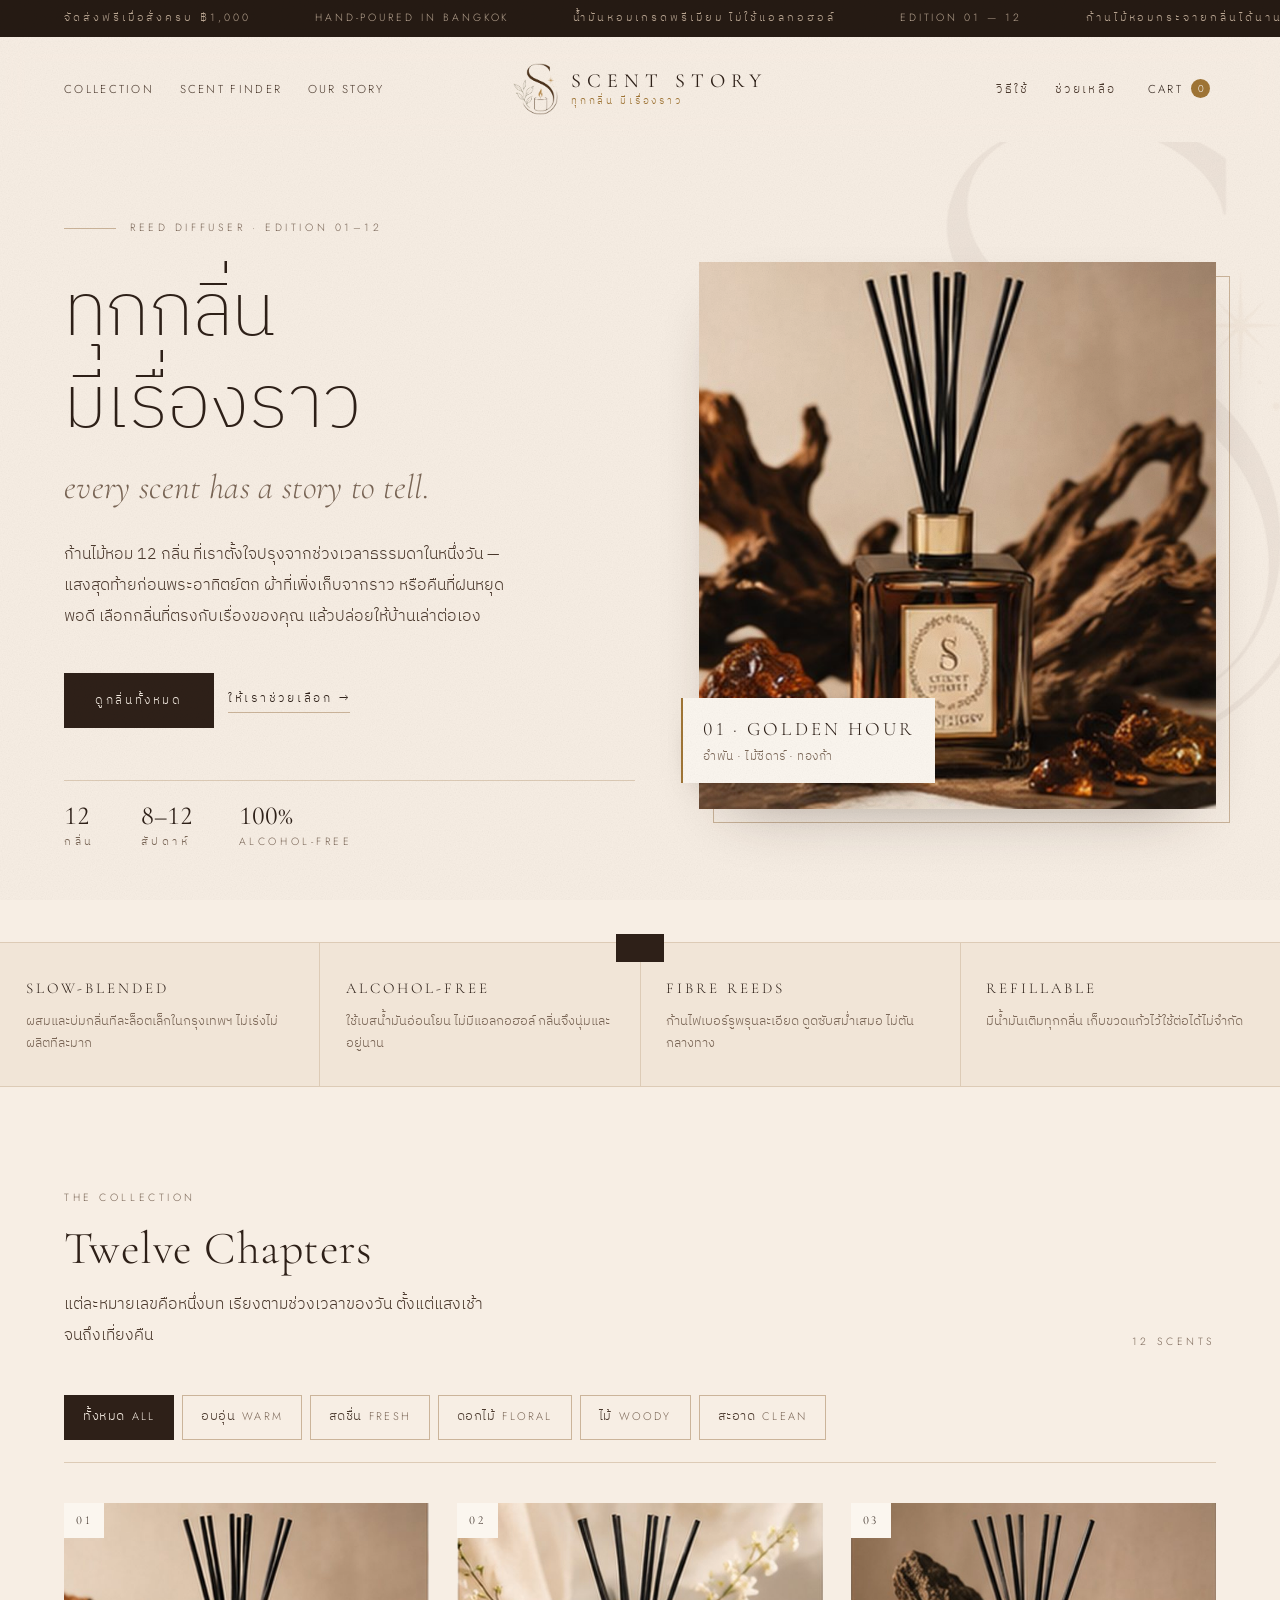
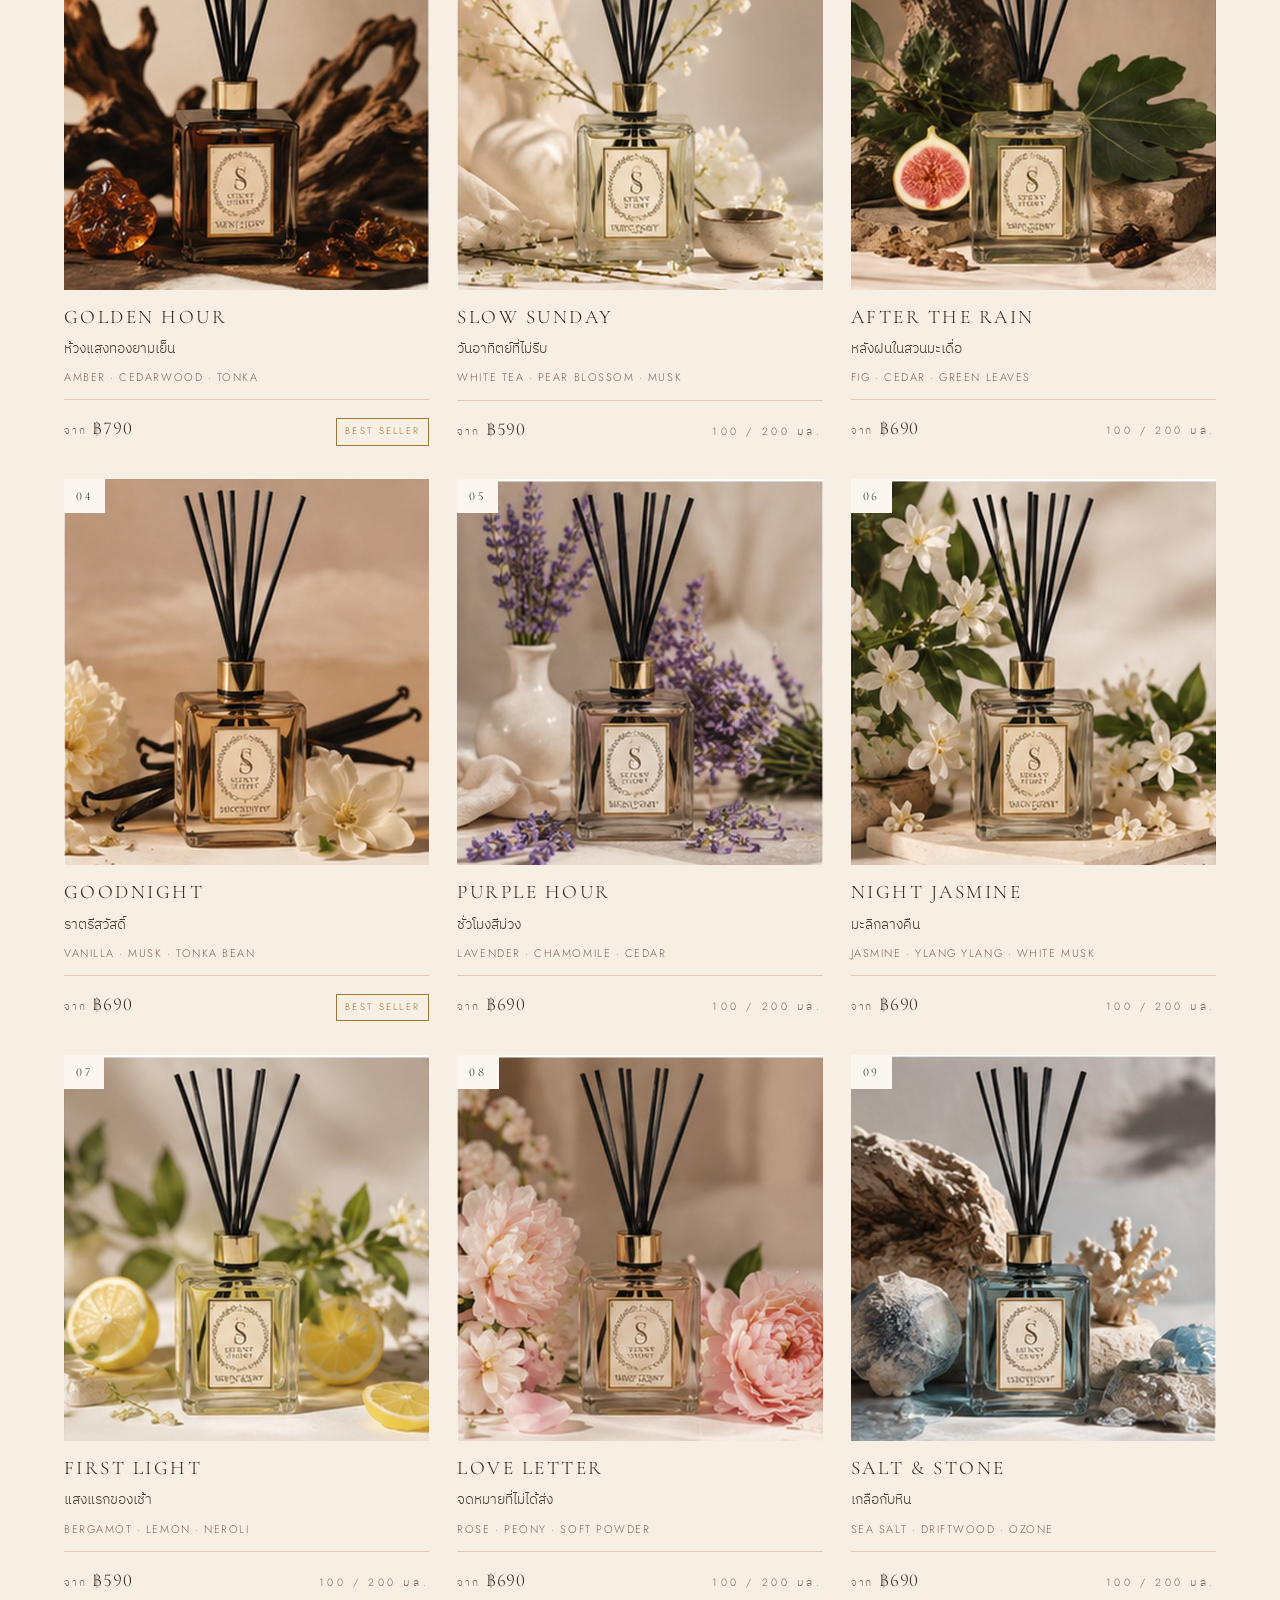
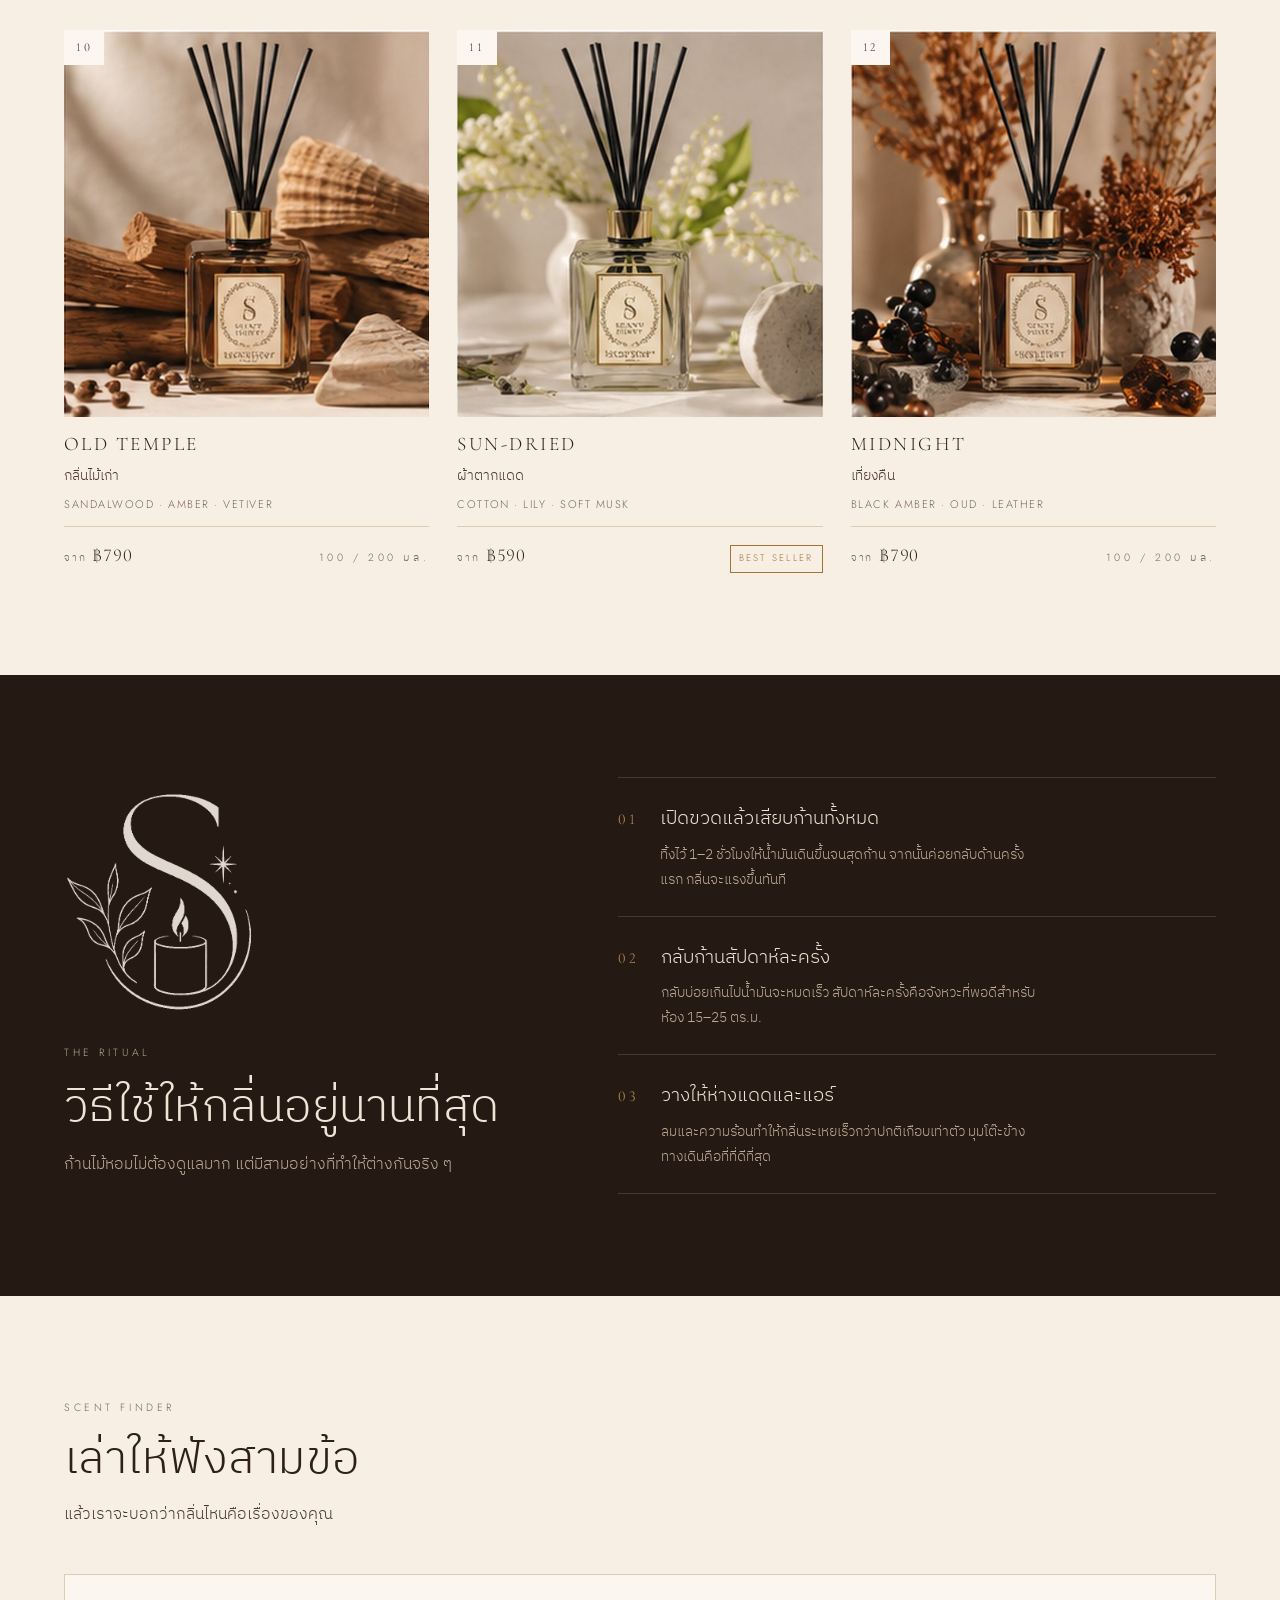
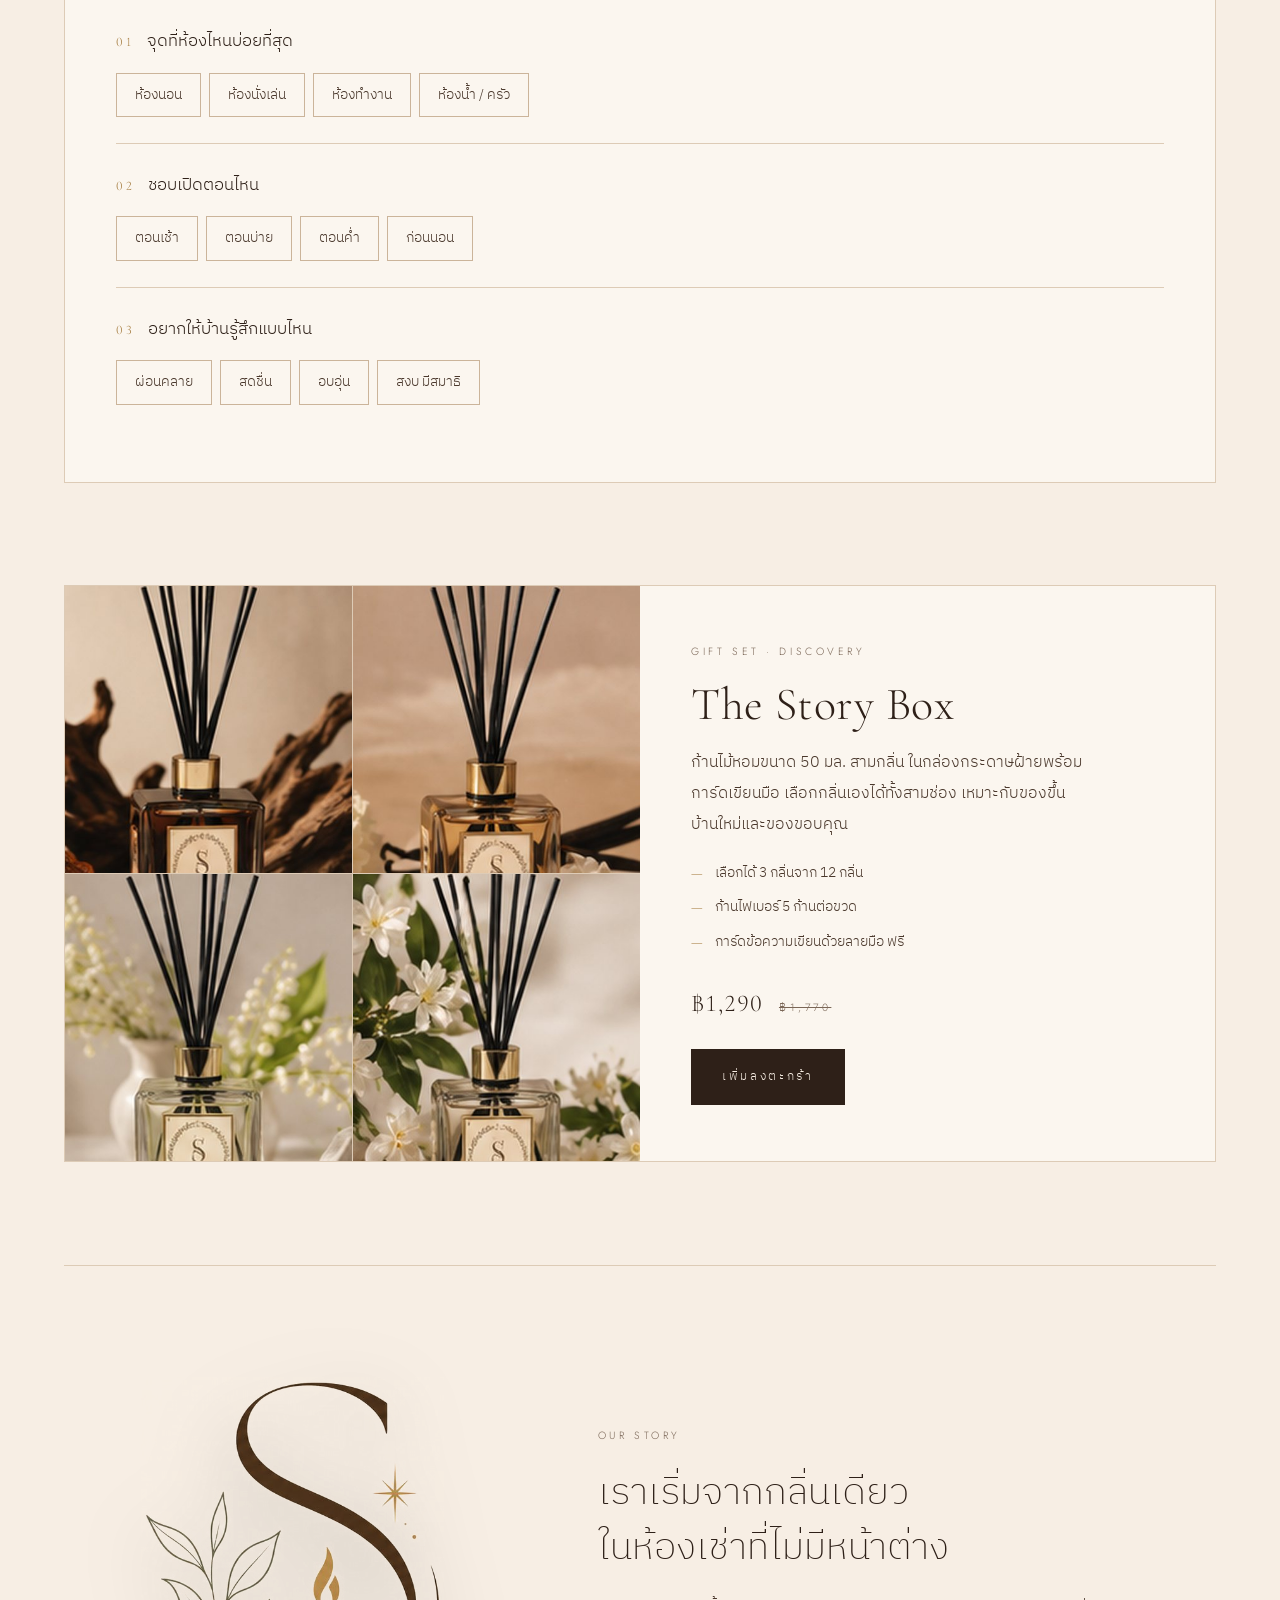
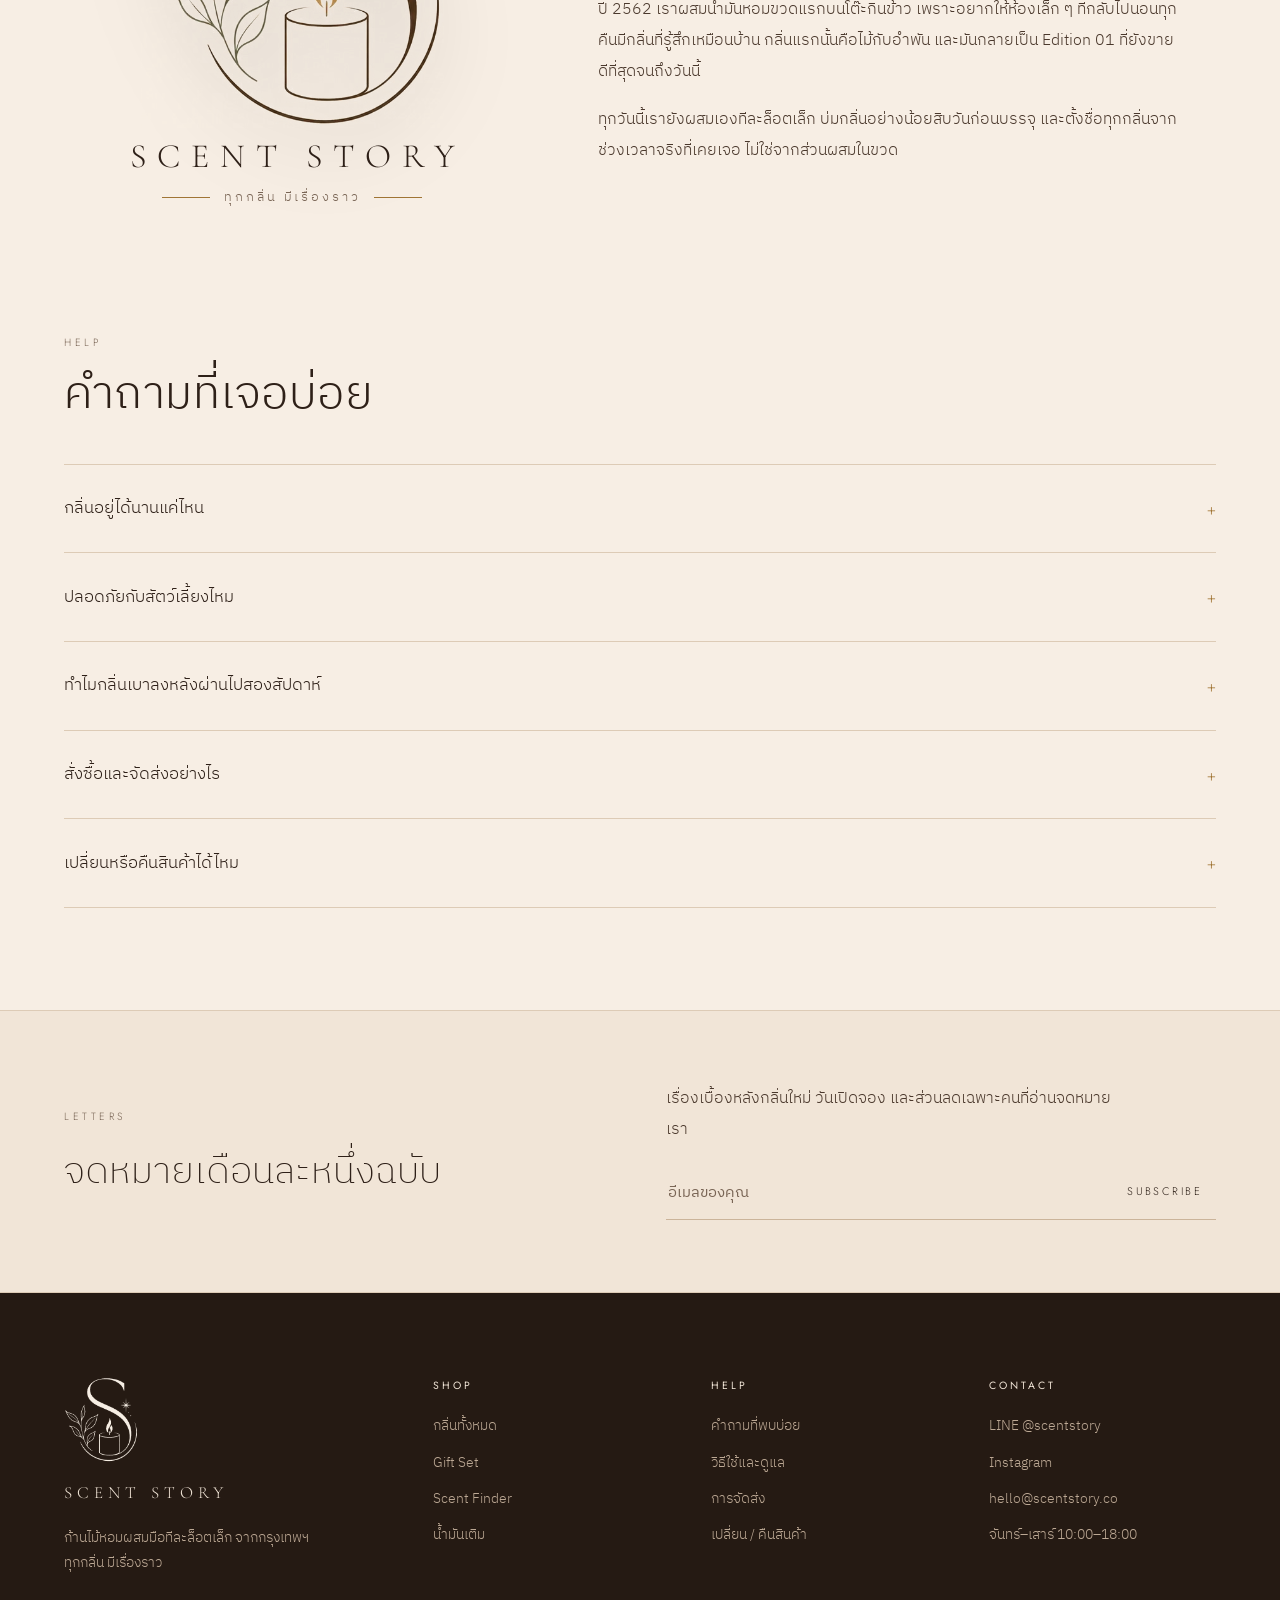
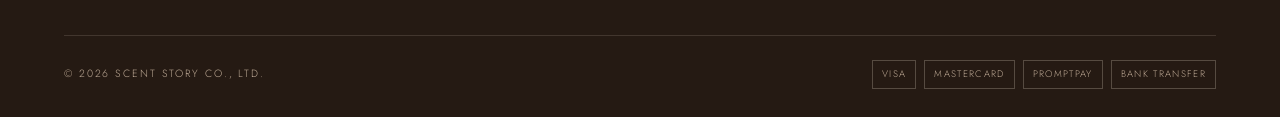
==== scent-story-single-file.html @ 042ccb42 "Add files via upload" ====
<!doctype html>
<html lang="th">
<head>
<meta charset="utf-8">
<meta name="viewport" content="width=device-width,initial-scale=1">
<meta name="description" content="Scent Story — ก้านไม้หอมผสมมือ 12 กลิ่น ทุกกลิ่นมีเรื่องราว">
<title>Scent Story</title>
<link rel="preconnect" href="https://fonts.googleapis.com">
<link rel="preconnect" href="https://fonts.gstatic.com" crossorigin>
<link rel="stylesheet" href="https://fonts.googleapis.com/css2?family=Cormorant+Garamond:ital,wght@0,300;0,400;0,500;1,300;1,400&family=Jost:wght@200;300;400;500&family=IBM+Plex+Sans+Thai:wght@200;300;400;500&display=swap">
<style>
/* ============ tokens ============ */
:root{
  --paper:#F7EEE4;
  --paper-2:#F1E5D7;
  --paper-3:#E8DAC8;
  --card:#FBF6EF;
  --ink:#2E2018;
  --ink-2:#4A382C;
  --ink-soft:#7A6656;
  --line:#DDCBB6;
  --line-2:#CBB49A;
  --gold:#A07535;
  --gold-2:#C39A57;
  --sage:#7E9079;
  --dark-ground:#251A13;
  --dark-ground-2:#33251B;
  --on-dark:#F0E4D6;
  --on-dark-soft:#BCA894;
  --shadow:0 24px 60px -34px rgba(46,32,24,.45);
  --shadow-sm:0 12px 28px -20px rgba(46,32,24,.5);

  --serif:"Cormorant Garamond","IBM Plex Sans Thai",Georgia,serif;
  --sans:"Jost","IBM Plex Sans Thai",-apple-system,Segoe UI,sans-serif;
  --thai:"IBM Plex Sans Thai","Jost",-apple-system,sans-serif;

  --pad:clamp(20px,5vw,64px);
  --maxw:1320px;
  color-scheme:light;
}
@media (prefers-color-scheme:dark){
  :root:not([data-theme="light"]){
    --paper:#1B1310;
    --paper-2:#221812;
    --paper-3:#2C2019;
    --card:#231A14;
    --ink:#F2E7DA;
    --ink-2:#DCCCBA;
    --ink-soft:#A99383;
    --line:#3B2C22;
    --line-2:#4E3B2D;
    --gold:#CFA463;
    --gold-2:#E0BC84;
    --sage:#93A78C;
    --dark-ground:#120C09;
    --dark-ground-2:#1D140F;
    --on-dark:#F0E4D6;
    --on-dark-soft:#B7A390;
    --shadow:0 24px 60px -34px rgba(0,0,0,.8);
    --shadow-sm:0 12px 28px -20px rgba(0,0,0,.9);
    color-scheme:dark;
  }
}
:root[data-theme="dark"]{
  --paper:#1B1310; --paper-2:#221812; --paper-3:#2C2019; --card:#231A14;
  --ink:#F2E7DA; --ink-2:#DCCCBA; --ink-soft:#A99383;
  --line:#3B2C22; --line-2:#4E3B2D;
  --gold:#CFA463; --gold-2:#E0BC84; --sage:#93A78C;
  --dark-ground:#120C09; --dark-ground-2:#1D140F;
  --on-dark:#F0E4D6; --on-dark-soft:#B7A390;
  --shadow:0 24px 60px -34px rgba(0,0,0,.8);
  --shadow-sm:0 12px 28px -20px rgba(0,0,0,.9);
  color-scheme:dark;
}

/* ============ base ============ */
*{box-sizing:border-box}
html{-webkit-text-size-adjust:100%}
body{
  margin:0;background:var(--paper);color:var(--ink);
  font-family:var(--thai);font-weight:300;font-size:16px;line-height:1.8;
  -webkit-font-smoothing:antialiased;overflow-x:hidden;
  font-variant-numeric:lining-nums;
}
body::before{
  content:"";position:fixed;inset:0;pointer-events:none;z-index:9999;opacity:.5;
  background-image:url("data:image/svg+xml,%3Csvg xmlns='http://www.w3.org/2000/svg' width='140' height='140'%3E%3Cfilter id='n'%3E%3CfeTurbulence type='fractalNoise' baseFrequency='.82' numOctaves='3'/%3E%3CfeColorMatrix type='saturate' values='0'/%3E%3C/filter%3E%3Crect width='140' height='140' filter='url(%23n)' opacity='.22'/%3E%3C/svg%3E");
  mix-blend-mode:multiply;
}
@media (prefers-color-scheme:dark){:root:not([data-theme="light"]) body::before{mix-blend-mode:screen;opacity:.16}}
:root[data-theme="dark"] body::before{mix-blend-mode:screen;opacity:.16}
img{max-width:100%;display:block}
button{font:inherit;color:inherit;background:none;border:0;cursor:pointer}
a{color:inherit;text-decoration:none}
:focus-visible{outline:2px solid var(--gold);outline-offset:3px}
::selection{background:var(--gold);color:#fff}

.wrap{max-width:var(--maxw);margin:0 auto;padding-inline:var(--pad)}
.serif{font-family:var(--serif)}
.eyebrow{
  font-family:var(--sans);font-weight:300;font-size:10.5px;letter-spacing:.34em;
  text-transform:uppercase;color:var(--ink-soft);
}
.gold{color:var(--gold)}
.rule{height:1px;background:var(--line);border:0;margin:0}
.tnum{font-variant-numeric:lining-nums tabular-nums}

h1,h2,h3{margin:0;font-weight:300;text-wrap:balance}
.h-display{
  font-family:var(--thai);font-weight:200;line-height:1.25;
  font-size:clamp(34px,6.4vw,74px);letter-spacing:-.01em;
}
.h-sec{
  font-family:var(--serif);font-weight:300;font-size:clamp(28px,4vw,46px);
  line-height:1.15;letter-spacing:.01em;
}
.h-th{font-family:var(--thai);font-weight:200;font-size:clamp(24px,3.4vw,38px);line-height:1.45}
p{margin:0}
.lede{color:var(--ink-2);max-width:46ch;line-height:1.95}

/* ============ buttons ============ */
.btn{
  display:inline-flex;align-items:center;justify-content:center;gap:.6em;
  font-family:var(--sans);font-weight:300;font-size:12px;letter-spacing:.22em;
  text-transform:uppercase;padding:16px 30px;border:1px solid var(--ink);
  background:var(--ink);color:var(--paper);transition:.35s ease;
}
.btn:hover{background:transparent;color:var(--ink)}
.btn.ghost{background:transparent;color:var(--ink);border-color:var(--line-2)}
.btn.ghost:hover{border-color:var(--ink);background:var(--ink);color:var(--paper)}
.btn.on-dark{background:var(--on-dark);color:var(--dark-ground);border-color:var(--on-dark)}
.btn.on-dark:hover{background:transparent;color:var(--on-dark)}
.btn[disabled]{opacity:.45;pointer-events:none}
.link-u{
  font-family:var(--sans);font-size:11.5px;letter-spacing:.24em;text-transform:uppercase;
  border-bottom:1px solid var(--line-2);padding-bottom:4px;transition:.3s;
}
.link-u:hover{border-color:var(--ink)}

/* ============ topbar / header ============ */
.ticker{
  background:var(--dark-ground);color:var(--on-dark-soft);overflow:hidden;
  font-family:var(--sans);font-size:10.5px;letter-spacing:.28em;text-transform:uppercase;
  padding:9px 0;white-space:nowrap;
}
.ticker-track{display:inline-flex;gap:64px;padding-left:64px;animation:slide 42s linear infinite}
.ticker span{display:inline-flex;gap:64px}
@keyframes slide{to{transform:translateX(-50%)}}

header.site{
  position:sticky;top:0;z-index:60;background:color-mix(in srgb,var(--paper) 88%,transparent);
  backdrop-filter:blur(14px);border-bottom:1px solid transparent;transition:border-color .4s,padding .4s;
}
header.site.stuck{border-bottom-color:var(--line)}
.navbar{
  display:grid;grid-template-columns:1fr auto 1fr;align-items:center;gap:24px;
  padding-block:clamp(14px,2.2vw,26px);transition:padding .4s;
}
header.site.stuck .navbar{padding-block:11px}
.nav-left,.nav-right{display:flex;align-items:center;gap:clamp(14px,2vw,30px)}
.nav-right{justify-content:flex-end}
.nav-link{
  font-family:var(--sans);font-weight:300;font-size:11.5px;letter-spacing:.2em;
  text-transform:uppercase;color:var(--ink-2);position:relative;padding-block:4px;
}
.nav-link::after{content:"";position:absolute;left:0;right:100%;bottom:0;height:1px;background:var(--ink);transition:right .35s}
.nav-link:hover::after{right:0}

/* logo lockup, typeset — sits on the paper, never a floating box */
.lockup{display:flex;align-items:center;gap:13px;line-height:1}
.lockup img{
  width:auto;height:clamp(38px,5vw,52px);transition:height .4s;
  filter:drop-shadow(0 1px 0 rgba(255,255,255,.25));
}
header.site.stuck .lockup img{height:34px}
.lockup .lk-name{
  font-family:var(--serif);font-weight:400;letter-spacing:.3em;text-transform:uppercase;
  font-size:clamp(15px,2vw,20px);color:var(--ink);white-space:nowrap;
}
.lockup .lk-sub{
  display:block;font-family:var(--thai);font-weight:300;font-size:9.5px;
  letter-spacing:.3em;color:var(--gold);margin-top:6px;
}
header.site.stuck .lockup .lk-sub{display:none}
@media (prefers-color-scheme:dark){:root:not([data-theme="light"]) .lockup img{filter:invert(1) sepia(.25) saturate(.55) brightness(1.25)}}
:root[data-theme="dark"] .lockup img{filter:invert(1) sepia(.25) saturate(.55) brightness(1.25)}

.icon-btn{display:inline-flex;align-items:center;gap:8px;font-family:var(--sans);font-size:11.5px;letter-spacing:.2em;text-transform:uppercase}
.cart-count{
  display:inline-grid;place-items:center;min-width:19px;height:19px;padding:0 5px;
  background:var(--gold);color:#fff;border-radius:999px;font-size:10px;letter-spacing:0;
  font-family:var(--sans);font-variant-numeric:lining-nums tabular-nums;
}
.burger{display:none}
@media(max-width:900px){
  .nav-left .nav-link,.nav-right .nav-link{display:none}
  .nav-left .burger{display:inline-flex}
}

/* ============ hero ============ */
.hero{position:relative;padding-block:clamp(36px,6vw,84px) clamp(48px,7vw,96px);overflow:hidden}
.hero-mark{
  position:absolute;right:-4%;top:-4%;width:min(560px,46vw);opacity:.05;pointer-events:none;
}
@media(max-width:960px){.hero-mark{width:min(420px,74vw);right:-14%;top:0;opacity:.035}}
@media (prefers-color-scheme:dark){:root:not([data-theme="light"]) .hero-mark{opacity:.07;filter:invert(1)}}
:root[data-theme="dark"] .hero-mark{opacity:.07;filter:invert(1)}
.hero-grid{position:relative;display:grid;grid-template-columns:1.05fr .95fr;gap:clamp(28px,5vw,72px);align-items:center}
@media(max-width:960px){.hero-grid{grid-template-columns:1fr;gap:36px}}
.hero-kicker{display:flex;align-items:center;gap:14px;margin-bottom:clamp(18px,3vw,30px)}
.hero-kicker .bar{width:52px;height:1px;background:var(--line-2)}
.hero h1 .en{
  display:block;font-family:var(--serif);font-style:italic;font-weight:300;
  font-size:clamp(22px,2.9vw,34px);color:var(--ink-soft);letter-spacing:.01em;margin-top:14px;
}
.hero-copy{margin-top:clamp(20px,3vw,30px)}
.hero-cta{display:flex;flex-wrap:wrap;gap:14px;align-items:center;margin-top:clamp(26px,4vw,40px)}
.hero-meta{display:flex;gap:clamp(20px,4vw,46px);margin-top:clamp(30px,4.5vw,52px);padding-top:22px;border-top:1px solid var(--line)}
.hero-meta div{display:flex;flex-direction:column;gap:4px}
.hero-meta b{font-family:var(--serif);font-size:26px;font-weight:400;line-height:1}

.hero-frame{position:relative}
.hero-frame .shot{
  position:relative;overflow:hidden;background:var(--paper-2);
  box-shadow:var(--shadow);
}
.hero-frame .shot img{width:100%;aspect-ratio:307/325;object-fit:cover;transform:scale(1.02)}
.hero-frame::after{
  content:"";position:absolute;inset:14px -14px -14px 14px;border:1px solid var(--line-2);z-index:-1;
}
.shot-tag{
  position:absolute;left:0;bottom:26px;background:var(--card);padding:14px 20px 15px;
  border-left:2px solid var(--gold);transform:translateX(-18px);box-shadow:var(--shadow-sm);
}
.shot-tag .t{font-family:var(--serif);font-size:19px;letter-spacing:.16em;text-transform:uppercase}
.shot-tag .s{font-family:var(--thai);font-size:12px;color:var(--ink-soft);letter-spacing:.04em}

/* ============ marquee values ============ */
.values{border-block:1px solid var(--line);background:var(--paper-2)}
.values-in{display:grid;grid-template-columns:repeat(4,1fr);gap:1px;background:var(--line)}
@media(max-width:820px){.values-in{grid-template-columns:repeat(2,1fr)}}
.value{background:var(--paper-2);padding:clamp(20px,3vw,32px) clamp(14px,2vw,26px);display:flex;flex-direction:column;gap:8px}
.value .n{font-family:var(--serif);font-size:15px;letter-spacing:.2em;text-transform:uppercase}
.value .d{font-size:13px;color:var(--ink-soft);line-height:1.7}

/* ============ section heads ============ */
.sec{padding-block:clamp(56px,8vw,110px)}
.sec-head{display:flex;justify-content:space-between;align-items:flex-end;gap:24px;flex-wrap:wrap;margin-bottom:clamp(26px,4vw,44px)}
.sec-head .l{display:flex;flex-direction:column;gap:14px;max-width:44ch}

/* ============ filters ============ */
.filters{display:flex;flex-wrap:wrap;gap:8px;margin-bottom:clamp(26px,4vw,40px);padding-bottom:22px;border-bottom:1px solid var(--line)}
.chip{
  font-family:var(--sans);font-size:11px;letter-spacing:.2em;text-transform:uppercase;
  padding:10px 18px;border:1px solid var(--line-2);color:var(--ink-soft);transition:.3s;
}
.chip .th{font-family:var(--thai);letter-spacing:.04em;text-transform:none;font-size:12.5px;margin-right:7px;color:var(--ink-2)}
.chip:hover{border-color:var(--ink);color:var(--ink)}
.chip[aria-pressed="true"]{background:var(--ink);border-color:var(--ink);color:var(--paper)}
.chip[aria-pressed="true"] .th{color:var(--paper)}

/* ============ product grid ============ */
.grid{display:grid;grid-template-columns:repeat(3,1fr);gap:clamp(20px,2.6vw,42px) clamp(16px,2.2vw,34px)}
@media(max-width:1000px){.grid{grid-template-columns:repeat(2,1fr)}}
@media(max-width:560px){
  .grid{grid-template-columns:repeat(2,1fr);gap:26px 14px}
  .card-body{padding-top:12px;gap:5px}
  .card-name{font-size:15px;letter-spacing:.1em}
  .card-th{font-size:12px}
  .card-notes{font-size:9px;letter-spacing:.1em}
  .card-foot{flex-direction:column;align-items:flex-start;gap:6px;padding-top:9px}
  .price{font-size:15px}
  .card-no{font-size:10px;padding:5px 9px 4px}
}
.card{display:flex;flex-direction:column;text-align:left;position:relative}
.card-media{position:relative;overflow:hidden;background:var(--paper-2)}
.card-media img{width:100%;aspect-ratio:307/325;object-fit:cover;transition:transform 1.1s cubic-bezier(.2,.7,.2,1)}
.card:hover .card-media img{transform:scale(1.045)}
.card-no{
  position:absolute;top:0;left:0;background:var(--card);color:var(--ink);
  font-family:var(--serif);font-size:12px;letter-spacing:.22em;padding:7px 12px 6px;
}
.card-add{
  position:absolute;left:0;right:0;bottom:0;background:color-mix(in srgb,var(--card) 94%,transparent);
  font-family:var(--sans);font-size:11px;letter-spacing:.22em;text-transform:uppercase;
  padding:15px;transform:translateY(101%);transition:transform .45s cubic-bezier(.2,.7,.2,1);
  border-top:1px solid var(--line);
}
.card:hover .card-add,.card:focus-within .card-add{transform:translateY(0)}
@media(hover:none){.card-add{transform:translateY(0);background:color-mix(in srgb,var(--card) 92%,transparent);padding:12px;font-size:10px}}
.card-body{padding-top:16px;display:flex;flex-direction:column;gap:7px}
.card-name{font-family:var(--serif);font-size:clamp(19px,1.5vw,23px);letter-spacing:.13em;text-transform:uppercase;line-height:1.2}
.card-th{font-family:var(--thai);font-size:14px;color:var(--ink-2)}
.card-notes{font-family:var(--sans);font-size:11px;letter-spacing:.14em;text-transform:uppercase;color:var(--ink-soft);line-height:1.7}
.card-foot{display:flex;justify-content:space-between;align-items:baseline;gap:12px;margin-top:6px;padding-top:12px;border-top:1px solid var(--line)}
.price{font-family:var(--serif);font-size:18px;letter-spacing:.04em;font-variant-numeric:lining-nums tabular-nums}
.price small{font-family:var(--sans);font-size:10px;letter-spacing:.18em;text-transform:uppercase;color:var(--ink-soft);margin-right:6px}
.tag-best{font-family:var(--sans);font-size:9.5px;letter-spacing:.24em;text-transform:uppercase;color:var(--gold);border:1px solid var(--gold);padding:4px 8px}

/* ============ dark band ============ */
.band{background:var(--dark-ground);color:var(--on-dark)}
.band .eyebrow{color:var(--on-dark-soft)}
.band .lede{color:var(--on-dark-soft)}
.band .rule{background:rgba(240,228,214,.16)}
.ritual{display:grid;grid-template-columns:.9fr 1.1fr;gap:clamp(30px,5vw,80px);align-items:center}
@media(max-width:900px){.ritual{grid-template-columns:1fr}}
.steps{display:flex;flex-direction:column}
.step{display:grid;grid-template-columns:auto 1fr;gap:22px;padding:24px 0;border-top:1px solid rgba(240,228,214,.16)}
.step:last-child{border-bottom:1px solid rgba(240,228,214,.16)}
.step .n{font-family:var(--serif);font-size:15px;letter-spacing:.2em;color:var(--gold-2);padding-top:4px}
.step h3{font-family:var(--thai);font-weight:300;font-size:19px;margin-bottom:5px}
.step p{font-size:14px;color:var(--on-dark-soft);line-height:1.8;max-width:48ch}
.band-mark{width:clamp(120px,16vw,190px);opacity:.9;margin-bottom:26px}

/* ============ finder ============ */
.finder{border:1px solid var(--line);background:var(--card);padding:clamp(24px,4vw,52px)}
.q{display:flex;flex-direction:column;gap:16px;padding-block:clamp(18px,2.5vw,26px);border-top:1px solid var(--line)}
.q:first-of-type{border-top:0;padding-top:0}
.q-head{display:flex;align-items:baseline;gap:14px}
.q-head .qn{font-family:var(--serif);font-size:13px;letter-spacing:.2em;color:var(--gold)}
.q-head .qt{font-family:var(--thai);font-size:17px;font-weight:300}
.opts{display:flex;flex-wrap:wrap;gap:8px}
.opt{font-family:var(--thai);font-size:13.5px;padding:9px 18px;border:1px solid var(--line-2);color:var(--ink-2);transition:.3s}
.opt:hover{border-color:var(--ink)}
.opt[aria-pressed="true"]{background:var(--ink);border-color:var(--ink);color:var(--paper)}
.finder-out{margin-top:clamp(20px,3vw,30px);padding-top:clamp(20px,3vw,30px);border-top:1px solid var(--line);display:none;gap:clamp(18px,3vw,34px);align-items:center}
.finder-out.on{display:flex;flex-wrap:wrap}
.finder-out img{width:120px;aspect-ratio:307/325;object-fit:cover}

/* ============ gift ============ */
.gift{display:grid;grid-template-columns:1fr 1fr;gap:0;border:1px solid var(--line);background:var(--card)}
@media(max-width:860px){.gift{grid-template-columns:1fr}}
.gift-media{display:grid;grid-template-columns:1fr 1fr;gap:1px;background:var(--line)}
.gift-media img{width:100%;aspect-ratio:1;object-fit:cover}
.gift-copy{padding:clamp(26px,4vw,54px);display:flex;flex-direction:column;gap:16px;justify-content:center}
.gift-list{display:flex;flex-direction:column;gap:9px;margin-top:4px}
.gift-list div{display:flex;gap:12px;font-size:14px;color:var(--ink-2)}
.gift-list span{color:var(--gold);font-family:var(--serif)}

/* ============ story ============ */
.story{display:grid;grid-template-columns:.85fr 1.15fr;gap:clamp(30px,6vw,90px);align-items:center}
@media(max-width:900px){.story{grid-template-columns:1fr}}
.story-brand{
  display:grid;justify-items:center;gap:12px;margin-inline:auto;text-align:center;
  width:min(420px,100%);padding-block:clamp(12px,2vw,22px);
}
.story-mark{
  width:min(310px,72%);margin-inline:auto;
  filter:drop-shadow(0 18px 38px rgba(0,0,0,.28));
}
.story-brand-name{
  font-family:var(--serif);font-size:clamp(25px,3vw,34px);line-height:1;
  letter-spacing:.32em;text-transform:uppercase;color:var(--ink);
  text-indent:.32em;
}
.story-brand-th{
  display:flex;align-items:center;justify-content:center;gap:14px;
  font-family:var(--thai);font-size:13px;letter-spacing:.22em;color:var(--ink-soft);
  white-space:nowrap;
}
.story-brand-th::before,.story-brand-th::after{
  content:"";width:48px;height:1px;background:var(--gold);
}
@media(max-width:900px){
  .story-brand{width:min(360px,100%);padding-block:0 12px}
  .story-mark{width:min(250px,62vw)}
}
.sig{font-family:var(--serif);font-style:italic;font-size:22px;color:var(--ink-soft);margin-top:8px}

/* ============ faq ============ */
.faq{border-top:1px solid var(--line)}
.faq details{border-bottom:1px solid var(--line)}
.faq summary{
  list-style:none;cursor:pointer;padding:24px 0;display:flex;justify-content:space-between;
  gap:20px;align-items:center;font-family:var(--thai);font-size:17px;font-weight:300;
}
.faq summary::-webkit-details-marker{display:none}
.faq summary::after{content:"+";font-family:var(--serif);font-size:22px;color:var(--gold);transition:transform .3s}
.faq details[open] summary::after{transform:rotate(45deg)}
.faq .a{padding:0 0 26px;color:var(--ink-soft);font-size:14.5px;max-width:70ch;line-height:1.9}

/* ============ newsletter ============ */
.news{background:var(--paper-2);border-block:1px solid var(--line)}
.news-in{display:grid;grid-template-columns:1fr 1fr;gap:clamp(24px,4vw,60px);align-items:center;padding-block:clamp(40px,6vw,72px)}
@media(max-width:820px){.news-in{grid-template-columns:1fr}}
.field{display:flex;border-bottom:1px solid var(--line-2)}
.field input{
  flex:1;background:none;border:0;padding:14px 2px;font-family:var(--thai);font-size:15px;color:var(--ink);
}
.field input::placeholder{color:var(--ink-soft)}
.field input:focus{outline:none}
.field button{font-family:var(--sans);font-size:11px;letter-spacing:.22em;text-transform:uppercase;padding-inline:14px}

/* ============ footer ============ */
footer.site{background:var(--dark-ground);color:var(--on-dark-soft);padding-block:clamp(48px,7vw,84px) 28px}
.foot-grid{display:grid;grid-template-columns:1.4fr 1fr 1fr 1fr;gap:clamp(24px,4vw,54px)}
@media(max-width:900px){.foot-grid{grid-template-columns:1fr 1fr}}
@media(max-width:560px){.foot-grid{grid-template-columns:1fr}}
footer.site h4{
  font-family:var(--sans);font-size:10.5px;letter-spacing:.28em;text-transform:uppercase;
  color:var(--on-dark);margin:0 0 18px;font-weight:400;
}
.foot-links{display:flex;flex-direction:column;gap:11px;font-size:14px}
.foot-links a:hover{color:var(--on-dark)}
.foot-lock{display:flex;flex-direction:column;gap:16px;max-width:34ch}
.foot-lock img{width:74px}
.foot-name{font-family:var(--serif);letter-spacing:.3em;text-transform:uppercase;font-size:17px;color:var(--on-dark)}
.foot-bottom{
  display:flex;justify-content:space-between;gap:18px;flex-wrap:wrap;align-items:center;
  margin-top:clamp(36px,5vw,60px);padding-top:24px;border-top:1px solid rgba(240,228,214,.14);
  font-family:var(--sans);font-size:10.5px;letter-spacing:.18em;text-transform:uppercase;
}
.pay{display:flex;gap:8px}
.pay i{
  font-style:normal;border:1px solid rgba(240,228,214,.24);padding:5px 9px;font-size:9.5px;letter-spacing:.14em;
}

/* ============ product page ============ */
.pdp{padding-block:clamp(24px,4vw,48px) clamp(50px,7vw,96px)}
.crumbs{display:flex;gap:10px;align-items:center;font-family:var(--sans);font-size:11px;letter-spacing:.2em;text-transform:uppercase;color:var(--ink-soft);margin-bottom:clamp(22px,3vw,38px)}
.pdp-grid{display:grid;grid-template-columns:1.05fr .95fr;gap:clamp(28px,5vw,72px);align-items:start}
@media(max-width:940px){.pdp-grid{grid-template-columns:1fr}}
.gal-main{background:var(--paper-2);overflow:hidden}
.gal-main img{width:100%;aspect-ratio:307/325;object-fit:cover}
.gal-thumbs{display:flex;gap:10px;margin-top:10px}
.gal-thumbs button{width:76px;border:1px solid transparent;transition:.3s;background:var(--paper-2)}
.gal-thumbs button[aria-pressed="true"]{border-color:var(--gold)}
.gal-thumbs img{aspect-ratio:1;object-fit:cover}
.pdp-info{position:sticky;top:110px;display:flex;flex-direction:column;gap:18px}
@media(max-width:940px){.pdp-info{position:static}}
.pdp-title{font-family:var(--serif);font-size:clamp(32px,4.4vw,52px);letter-spacing:.1em;text-transform:uppercase;line-height:1.05}
.pdp-th{font-family:var(--thai);font-size:19px;color:var(--ink-2);font-weight:200}
.pdp-price{font-family:var(--serif);font-size:28px;font-variant-numeric:lining-nums tabular-nums}
.sizes{display:flex;gap:10px;flex-wrap:wrap}
.size{
  flex:1;min-width:150px;border:1px solid var(--line-2);padding:14px 16px;text-align:left;transition:.3s;
  display:flex;flex-direction:column;gap:3px;
}
.size:hover{border-color:var(--ink)}
.size[aria-pressed="true"]{border-color:var(--ink);background:var(--card);box-shadow:inset 0 0 0 1px var(--ink)}
.size .sn{font-family:var(--sans);font-size:11px;letter-spacing:.2em;text-transform:uppercase}
.size .sp{font-family:var(--serif);font-size:17px;font-variant-numeric:lining-nums tabular-nums}
.size .sd{font-family:var(--thai);font-size:11.5px;color:var(--ink-soft)}
.notes-tbl{display:flex;flex-direction:column;border-top:1px solid var(--line)}
.notes-tbl div{display:grid;grid-template-columns:110px 1fr;gap:18px;padding:14px 0;border-bottom:1px solid var(--line);font-size:14px}
.notes-tbl dt{font-family:var(--sans);font-size:10.5px;letter-spacing:.22em;text-transform:uppercase;color:var(--ink-soft);margin:0}
.notes-tbl dd{margin:0;color:var(--ink-2)}
.pdp-story{color:var(--ink-soft);line-height:1.95;max-width:52ch}

/* ============ cart drawer ============ */
.overlay{position:fixed;inset:0;background:rgba(30,20,14,.5);backdrop-filter:blur(3px);opacity:0;pointer-events:none;transition:.4s;z-index:80}
.overlay.on{opacity:1;pointer-events:auto}
.drawer{
  position:fixed;top:0;right:0;bottom:0;width:min(430px,100%);background:var(--paper);z-index:90;
  transform:translateX(101%);transition:transform .5s cubic-bezier(.3,.8,.3,1);display:flex;flex-direction:column;
  border-left:1px solid var(--line);
}
.drawer.on{transform:none}
.drawer{--pad:24px}
.drawer-head{display:flex;justify-content:space-between;align-items:center;padding:20px var(--pad);border-bottom:1px solid var(--line)}
.drawer-head .t{font-family:var(--serif);font-size:19px;letter-spacing:.2em;text-transform:uppercase}
.ship-bar{padding:16px var(--pad);border-bottom:1px solid var(--line);background:var(--paper-2)}
.ship-bar .track{height:2px;background:var(--line);margin-top:10px;position:relative;overflow:hidden}
.ship-bar .fill{position:absolute;inset:0 100% 0 0;background:var(--gold);transition:right .6s}
.drawer-body{flex:1;overflow:auto;padding:0 var(--pad)}
.ci{display:grid;grid-template-columns:74px 1fr;gap:16px;padding:20px 0;border-bottom:1px solid var(--line)}
.ci img{aspect-ratio:307/325;object-fit:cover}
.ci .n{font-family:var(--serif);font-size:15px;letter-spacing:.13em;text-transform:uppercase}
.ci .v{font-family:var(--sans);font-size:10.5px;letter-spacing:.18em;text-transform:uppercase;color:var(--ink-soft)}
.qty{display:inline-flex;border:1px solid var(--line-2);margin-top:8px}
.qty button{width:30px;height:30px;font-size:14px;line-height:1}
.qty span{width:34px;display:grid;place-items:center;font-size:13px;font-variant-numeric:lining-nums tabular-nums;border-inline:1px solid var(--line-2)}
.ci-r{display:flex;justify-content:space-between;align-items:flex-end;gap:10px}
.rm{font-family:var(--sans);font-size:10px;letter-spacing:.16em;text-transform:uppercase;color:var(--ink-soft);border-bottom:1px solid var(--line-2)}
.rm:hover{color:var(--ink)}
.drawer-foot{padding:20px var(--pad) calc(20px + env(safe-area-inset-bottom));border-top:1px solid var(--line);display:flex;flex-direction:column;gap:14px}
.tot{display:flex;justify-content:space-between;align-items:baseline;font-family:var(--serif);font-size:20px;font-variant-numeric:lining-nums tabular-nums}
.empty{padding:60px 0;text-align:center;color:var(--ink-soft);font-size:14px}

/* mobile menu */
.mnav{position:fixed;inset:0;background:var(--paper);z-index:85;transform:translateY(-101%);transition:transform .5s cubic-bezier(.3,.8,.3,1);display:flex;flex-direction:column;padding:var(--pad)}
.mnav.on{transform:none}
.mnav a{font-family:var(--serif);font-size:30px;letter-spacing:.14em;text-transform:uppercase;padding:14px 0;border-bottom:1px solid var(--line)}

/* toast */
.toast{
  position:fixed;left:50%;bottom:26px;transform:translate(-50%,calc(100% + 60px));z-index:120;
  background:var(--ink);color:var(--paper);padding:14px 24px;font-family:var(--thai);font-size:13.5px;
  transition:transform .45s cubic-bezier(.3,.8,.3,1);box-shadow:var(--shadow);
}
.toast.on{transform:translate(-50%,0)}

/* reveal */
.rv{opacity:0;transform:translateY(22px);transition:opacity .9s ease,transform .9s cubic-bezier(.2,.7,.2,1)}
.rv.in{opacity:1;transform:none}
@media (prefers-reduced-motion:reduce){
  *{animation-duration:.001ms!important;transition-duration:.001ms!important}
  .rv{opacity:1;transform:none}
}
[hidden]{display:none!important}
</style>

</head>
<body>
<div class="ticker" aria-hidden="true">
  <div class="ticker-track">
    <span>
      <em style="font-style:normal">จัดส่งฟรีเมื่อสั่งครบ ฿1,000</em>
      <em style="font-style:normal">Hand-poured in Bangkok</em>
      <em style="font-style:normal">น้ำมันหอมเกรดพรีเมียม ไม่ใช้แอลกอฮอล์</em>
      <em style="font-style:normal">Edition 01 — 12</em>
      <em style="font-style:normal">ก้านไม้หอมกระจายกลิ่นได้นาน 8–12 สัปดาห์</em>
    </span>
    <span>
      <em style="font-style:normal">จัดส่งฟรีเมื่อสั่งครบ ฿1,000</em>
      <em style="font-style:normal">Hand-poured in Bangkok</em>
      <em style="font-style:normal">น้ำมันหอมเกรดพรีเมียม ไม่ใช้แอลกอฮอล์</em>
      <em style="font-style:normal">Edition 01 — 12</em>
      <em style="font-style:normal">ก้านไม้หอมกระจายกลิ่นได้นาน 8–12 สัปดาห์</em>
    </span>
  </div>
</div>

<header class="site" id="hdr">
  <div class="wrap navbar">
    <nav class="nav-left" aria-label="หลัก">
      <button class="nav-link burger" id="burger" aria-label="เปิดเมนู">Menu</button>
      <a class="nav-link" href="#collection" data-nav>Collection</a>
      <a class="nav-link" href="#finder" data-nav>Scent Finder</a>
      <a class="nav-link" href="#story" data-nav>Our Story</a>
    </nav>

    <a class="lockup" href="#top" data-nav aria-label="Scent Story หน้าแรก">
      <img id="lock-mark" alt="" width="52" height="60">
      <span>
        <span class="lk-name">Scent&nbsp;Story</span>
        <span class="lk-sub">ทุกกลิ่น มีเรื่องราว</span>
      </span>
    </a>

    <div class="nav-right">
      <a class="nav-link" href="#care" data-nav>วิธีใช้</a>
      <a class="nav-link" href="#faq" data-nav>ช่วยเหลือ</a>
      <button class="icon-btn" id="cart-btn" aria-label="เปิดตะกร้าสินค้า">
        Cart <span class="cart-count tnum" id="cart-count">0</span>
      </button>
    </div>
  </div>
</header>

<nav class="mnav" id="mnav" aria-label="เมนูมือถือ">
  <div style="display:flex;justify-content:space-between;align-items:center;margin-bottom:26px">
    <span class="eyebrow">Menu</span>
    <button class="icon-btn" id="mnav-close">Close</button>
  </div>
  <a href="#collection" data-nav data-mclose>Collection</a>
  <a href="#finder" data-nav data-mclose>Scent Finder</a>
  <a href="#gift" data-nav data-mclose>Gift Set</a>
  <a href="#story" data-nav data-mclose>Our Story</a>
  <a href="#care" data-nav data-mclose>วิธีใช้</a>
  <a href="#faq" data-nav data-mclose>FAQ</a>
</nav>

<main id="top">
  <!-- ========== HOME ========== -->
  <div id="view-home">
    <section class="hero">
      <img class="hero-mark" id="hero-mark" alt="" aria-hidden="true">
      <div class="wrap hero-grid">
        <div>
          <div class="hero-kicker">
            <span class="bar"></span>
            <span class="eyebrow">Reed Diffuser · Edition 01–12</span>
          </div>
          <h1 class="h-display">
            ทุกกลิ่น<br>มีเรื่องราว
            <span class="en">every scent has a story to tell.</span>
          </h1>
          <p class="lede hero-copy">
            ก้านไม้หอม 12 กลิ่น ที่เราตั้งใจปรุงจากช่วงเวลาธรรมดาในหนึ่งวัน —
            แสงสุดท้ายก่อนพระอาทิตย์ตก ผ้าที่เพิ่งเก็บจากราว หรือคืนที่ฝนหยุดพอดี
            เลือกกลิ่นที่ตรงกับเรื่องของคุณ แล้วปล่อยให้บ้านเล่าต่อเอง
          </p>
          <div class="hero-cta">
            <a class="btn" href="#collection" data-nav>ดูกลิ่นทั้งหมด</a>
            <a class="link-u" href="#finder" data-nav>ให้เราช่วยเลือก →</a>
          </div>
          <div class="hero-meta">
            <div><b class="tnum">12</b><span class="eyebrow">กลิ่น</span></div>
            <div><b class="tnum">8–12</b><span class="eyebrow">สัปดาห์</span></div>
            <div><b class="tnum">100%</b><span class="eyebrow">Alcohol-free</span></div>
          </div>
        </div>
        <div class="hero-frame">
          <div class="shot"><img id="hero-shot" alt="ก้านไม้หอม Golden Hour กลิ่นอำพันและไม้ซีดาร์"></div>
          <div class="shot-tag">
            <div class="t">01 · Golden Hour</div>
            <div class="s">อำพัน · ไม้ซีดาร์ · ทองก้า</div>
          </div>
        </div>
      </div>
    </section>

    <section class="values">
      <div class="wrap" style="padding-inline:0">
        <div class="values-in">
          <div class="value"><div class="n">Slow-blended</div><div class="d">ผสมและบ่มกลิ่นทีละล็อตเล็กในกรุงเทพฯ ไม่เร่งไม่ผลิตทีละมาก</div></div>
          <div class="value"><div class="n">Alcohol-free</div><div class="d">ใช้เบสน้ำมันอ่อนโยน ไม่มีแอลกอฮอล์ กลิ่นจึงนุ่มและอยู่นาน</div></div>
          <div class="value"><div class="n">Fibre Reeds</div><div class="d">ก้านไฟเบอร์รูพรุนละเอียด ดูดซับสม่ำเสมอ ไม่ตันกลางทาง</div></div>
          <div class="value"><div class="n">Refillable</div><div class="d">มีน้ำมันเติมทุกกลิ่น เก็บขวดแก้วไว้ใช้ต่อได้ไม่จำกัด</div></div>
        </div>
      </div>
    </section>

    <!-- ========== COLLECTION ========== -->
    <section class="sec wrap" id="collection">
      <div class="sec-head rv">
        <div class="l">
          <span class="eyebrow">The Collection</span>
          <h2 class="h-sec">Twelve Chapters</h2>
          <p class="lede">แต่ละหมายเลขคือหนึ่งบท เรียงตามช่วงเวลาของวัน ตั้งแต่แสงเช้าจนถึงเที่ยงคืน</p>
        </div>
        <span class="eyebrow" id="grid-count">12 scents</span>
      </div>

      <div class="filters rv" role="group" aria-label="กรองตามกลุ่มกลิ่น" id="filters"></div>
      <div class="grid" id="grid"></div>
    </section>

    <!-- ========== RITUAL (dark) ========== -->
    <section class="band" id="care">
      <div class="wrap sec ritual">
        <div class="rv">
          <img class="band-mark" id="band-mark" alt="" aria-hidden="true">
          <span class="eyebrow">The Ritual</span>
          <h2 class="h-sec" style="color:var(--on-dark);margin-top:14px">วิธีใช้ให้กลิ่นอยู่นานที่สุด</h2>
          <p class="lede" style="margin-top:16px">
            ก้านไม้หอมไม่ต้องดูแลมาก แต่มีสามอย่างที่ทำให้ต่างกันจริง ๆ
          </p>
        </div>
        <div class="steps rv">
          <div class="step">
            <div class="n">01</div>
            <div>
              <h3>เปิดขวดแล้วเสียบก้านทั้งหมด</h3>
              <p>ทิ้งไว้ 1–2 ชั่วโมงให้น้ำมันเดินขึ้นจนสุดก้าน จากนั้นค่อยกลับด้านครั้งแรก กลิ่นจะแรงขึ้นทันที</p>
            </div>
          </div>
          <div class="step">
            <div class="n">02</div>
            <div>
              <h3>กลับก้านสัปดาห์ละครั้ง</h3>
              <p>กลับบ่อยเกินไปน้ำมันจะหมดเร็ว สัปดาห์ละครั้งคือจังหวะที่พอดีสำหรับห้อง 15–25 ตร.ม.</p>
            </div>
          </div>
          <div class="step">
            <div class="n">03</div>
            <div>
              <h3>วางให้ห่างแดดและแอร์</h3>
              <p>ลมและความร้อนทำให้กลิ่นระเหยเร็วกว่าปกติเกือบเท่าตัว มุมโต๊ะข้างทางเดินคือที่ที่ดีที่สุด</p>
            </div>
          </div>
        </div>
      </div>
    </section>

    <!-- ========== FINDER ========== -->
    <section class="sec wrap" id="finder">
      <div class="sec-head rv">
        <div class="l">
          <span class="eyebrow">Scent Finder</span>
          <h2 class="h-sec">เล่าให้ฟังสามข้อ</h2>
          <p class="lede">แล้วเราจะบอกว่ากลิ่นไหนคือเรื่องของคุณ</p>
        </div>
      </div>
      <div class="finder rv" id="finder-box"></div>
    </section>

    <!-- ========== GIFT ========== -->
    <section class="sec wrap" id="gift" style="padding-top:0">
      <div class="gift rv">
        <div class="gift-media" id="gift-media"></div>
        <div class="gift-copy">
          <span class="eyebrow">Gift Set · Discovery</span>
          <h2 class="h-sec">The Story Box</h2>
          <p class="lede" style="max-width:40ch">
            ก้านไม้หอมขนาด 50 มล. สามกลิ่น ในกล่องกระดาษฝ้ายพร้อมการ์ดเขียนมือ
            เลือกกลิ่นเองได้ทั้งสามช่อง เหมาะกับของขึ้นบ้านใหม่และของขอบคุณ
          </p>
          <div class="gift-list">
            <div><span>—</span> เลือกได้ 3 กลิ่นจาก 12 กลิ่น</div>
            <div><span>—</span> ก้านไฟเบอร์ 5 ก้านต่อขวด</div>
            <div><span>—</span> การ์ดข้อความเขียนด้วยลายมือ ฟรี</div>
          </div>
          <div style="display:flex;align-items:baseline;gap:16px;margin-top:12px">
            <span class="price tnum" style="font-size:24px">฿1,290</span>
            <span class="eyebrow" style="text-decoration:line-through">฿1,770</span>
          </div>
          <div style="margin-top:8px"><button class="btn" data-add-gift>เพิ่มลงตะกร้า</button></div>
        </div>
      </div>
    </section>

    <!-- ========== STORY ========== -->
    <section class="sec wrap" id="story" style="padding-top:0">
      <hr class="rule" style="margin-bottom:clamp(48px,7vw,96px)">
      <div class="story rv">
        <div class="story-brand" aria-label="Scent Story">
          <img class="story-mark" id="story-mark" alt="">
          <span class="story-brand-name">Scent Story</span>
          <span class="story-brand-th">ทุกกลิ่น มีเรื่องราว</span>
        </div>
        <div>
          <span class="eyebrow">Our Story</span>
          <h2 class="h-th" style="margin:16px 0 18px">เราเริ่มจากกลิ่นเดียว<br>ในห้องเช่าที่ไม่มีหน้าต่าง</h2>
          <p class="lede" style="max-width:58ch">
            ปี 2562 เราผสมน้ำมันหอมขวดแรกบนโต๊ะกินข้าว เพราะอยากให้ห้องเล็ก ๆ
            ที่กลับไปนอนทุกคืนมีกลิ่นที่รู้สึกเหมือนบ้าน กลิ่นแรกนั้นคือไม้กับอำพัน
            และมันกลายเป็น Edition 01 ที่ยังขายดีที่สุดจนถึงวันนี้
          </p>
          <p class="lede" style="max-width:58ch;margin-top:16px">
            ทุกวันนี้เรายังผสมเองทีละล็อตเล็ก บ่มกลิ่นอย่างน้อยสิบวันก่อนบรรจุ
            และตั้งชื่อทุกกลิ่นจากช่วงเวลาจริงที่เคยเจอ ไม่ใช่จากส่วนผสมในขวด
          </p>
        </div>
      </div>
    </section>

    <!-- ========== FAQ ========== -->
    <section class="sec wrap" id="faq" style="padding-top:0">
      <div class="sec-head rv">
        <div class="l">
          <span class="eyebrow">Help</span>
          <h2 class="h-sec">คำถามที่เจอบ่อย</h2>
        </div>
      </div>
      <div class="faq rv">
        <details>
          <summary>กลิ่นอยู่ได้นานแค่ไหน<span></span></summary>
          <div class="a">ขวด 100 มล. อยู่ได้ประมาณ 8–10 สัปดาห์ และขวด 200 มล. ประมาณ 12–16 สัปดาห์ สำหรับห้องขนาด 15–25 ตร.ม. ถ้าเปิดแอร์แรงหรือมีลมผ่านตลอด กลิ่นจะหมดเร็วกว่านี้เล็กน้อย</div>
        </details>
        <details>
          <summary>ปลอดภัยกับสัตว์เลี้ยงไหม<span></span></summary>
          <div class="a">เบสน้ำมันของเราไม่มีแอลกอฮอล์และไม่ใช้น้ำมันหอมระเหยกลุ่มที่แมวแพ้บ่อย แต่ทุกผลิตภัณฑ์กระจายกลิ่นควรวางให้พ้นมือเด็กและสัตว์เลี้ยง และไม่ควรให้สัมผัสน้ำมันโดยตรง หากสัตว์เลี้ยงมีอาการผิดปกติควรปรึกษาสัตวแพทย์</div>
        </details>
        <details>
          <summary>ทำไมกลิ่นเบาลงหลังผ่านไปสองสัปดาห์<span></span></summary>
          <div class="a">เป็นเรื่องปกติ จมูกเราจะคุ้นกับกลิ่นที่อยู่ด้วยทุกวัน (olfactory adaptation) ลองกลับก้านหนึ่งครั้ง หรือย้ายขวดไปอีกมุมของห้อง กลิ่นจะกลับมาชัดอีกครั้ง</div>
        </details>
        <details>
          <summary>สั่งซื้อและจัดส่งอย่างไร<span></span></summary>
          <div class="a">จัดส่งทั่วประเทศด้วย Kerry และไปรษณีย์ไทย EMS ส่งภายใน 1–2 วันทำการหลังยืนยันคำสั่งซื้อ ฟรีค่าจัดส่งเมื่อสั่งครบ ฿1,000 ชำระผ่านบัตรเครดิต พร้อมเพย์ หรือโอนธนาคาร</div>
        </details>
        <details>
          <summary>เปลี่ยนหรือคืนสินค้าได้ไหม<span></span></summary>
          <div class="a">หากสินค้าเสียหายจากการขนส่ง แจ้งเราภายใน 7 วันพร้อมรูปถ่าย เราจะส่งขวดใหม่ให้ทันทีโดยไม่มีค่าใช้จ่าย สินค้าที่เปิดใช้แล้วไม่สามารถคืนได้เนื่องจากเป็นสินค้ากลิ่น</div>
        </details>
      </div>
    </section>

    <!-- ========== NEWSLETTER ========== -->
    <section class="news">
      <div class="wrap news-in">
        <div>
          <span class="eyebrow">Letters</span>
          <h2 class="h-th" style="margin-top:14px">จดหมายเดือนละหนึ่งฉบับ</h2>
        </div>
        <div>
          <p class="lede" style="margin-bottom:20px">เรื่องเบื้องหลังกลิ่นใหม่ วันเปิดจอง และส่วนลดเฉพาะคนที่อ่านจดหมายเรา</p>
          <form class="field" id="news-form">
            <input type="email" required placeholder="อีเมลของคุณ" aria-label="อีเมล">
            <button type="submit">Subscribe</button>
          </form>
        </div>
      </div>
    </section>
  </div>

  <!-- ========== PRODUCT PAGE ========== -->
  <div id="view-product" hidden></div>
</main>

<footer class="site">
  <div class="wrap">
    <div class="foot-grid">
      <div class="foot-lock">
        <img id="foot-mark" alt="">
        <span class="foot-name">Scent Story</span>
        <p style="font-size:14px;line-height:1.8">ก้านไม้หอมผสมมือทีละล็อตเล็ก จากกรุงเทพฯ<br>ทุกกลิ่น มีเรื่องราว</p>
      </div>
      <div>
        <h4>Shop</h4>
        <div class="foot-links">
          <a href="#collection" data-nav>กลิ่นทั้งหมด</a>
          <a href="#gift" data-nav>Gift Set</a>
          <a href="#finder" data-nav>Scent Finder</a>
          <a href="#collection" data-nav>น้ำมันเติม</a>
        </div>
      </div>
      <div>
        <h4>Help</h4>
        <div class="foot-links">
          <a href="#faq" data-nav>คำถามที่พบบ่อย</a>
          <a href="#care" data-nav>วิธีใช้และดูแล</a>
          <a href="#faq" data-nav>การจัดส่ง</a>
          <a href="#faq" data-nav>เปลี่ยน / คืนสินค้า</a>
        </div>
      </div>
      <div>
        <h4>Contact</h4>
        <div class="foot-links">
          <a href="#faq" data-nav>LINE @scentstory</a>
          <a href="#faq" data-nav>Instagram</a>
          <a href="#faq" data-nav>hello@scentstory.co</a>
          <a href="#faq" data-nav>จันทร์–เสาร์ 10:00–18:00</a>
        </div>
      </div>
    </div>
    <div class="foot-bottom">
      <span>© 2026 Scent Story Co., Ltd.</span>
      <div class="pay"><i>Visa</i><i>Mastercard</i><i>PromptPay</i><i>Bank Transfer</i></div>
    </div>
  </div>
</footer>

<div class="overlay" id="overlay"></div>
<aside class="drawer" id="drawer" aria-label="ตะกร้าสินค้า">
  <div class="drawer-head">
    <span class="t">Cart</span>
    <button class="icon-btn" id="drawer-close">Close</button>
  </div>
  <div class="ship-bar">
    <div style="display:flex;justify-content:space-between;font-family:var(--sans);font-size:10.5px;letter-spacing:.18em;text-transform:uppercase">
      <span id="ship-msg">สั่งครบ ฿1,000 ส่งฟรี</span>
    </div>
    <div class="track"><div class="fill" id="ship-fill"></div></div>
  </div>
  <div class="drawer-body" id="cart-items"></div>
  <div class="drawer-foot">
    <div class="tot"><span>รวม</span><span id="cart-total">฿0</span></div>
    <button class="btn" id="checkout">ชำระเงิน</button>
    <span class="eyebrow" style="text-align:center">เว็บตัวอย่าง — ยังไม่ตัดเงินจริง</span>
  </div>
</aside>

<div class="toast" id="toast"></div>

<script>
const IMG={"p01": "[data-uri]", "d01": "[data-uri]", "p02": "[data-uri]", "d02": "[data-uri]", "p03": "[data-uri]", "d03": "[data-uri]", "p04": "[data-uri]", "d04": "[data-uri]", "p05": "[data-uri]", "d05": "[data-uri]", "p06": "[data-uri]", "d06": "[data-uri]", "p07": "[data-uri]", "d07": "[data-uri]", "p08": "[data-uri]", "d08": "[data-uri]", "p09": "[data-uri]", "d09": "[data-uri]", "p10": "[data-uri]", "d10": "[data-uri]", "p11": "[data-uri]", "d11": "[data-uri]", "p12": "[data-uri]", "d12": "[data-uri]", "emblem": "[data-uri]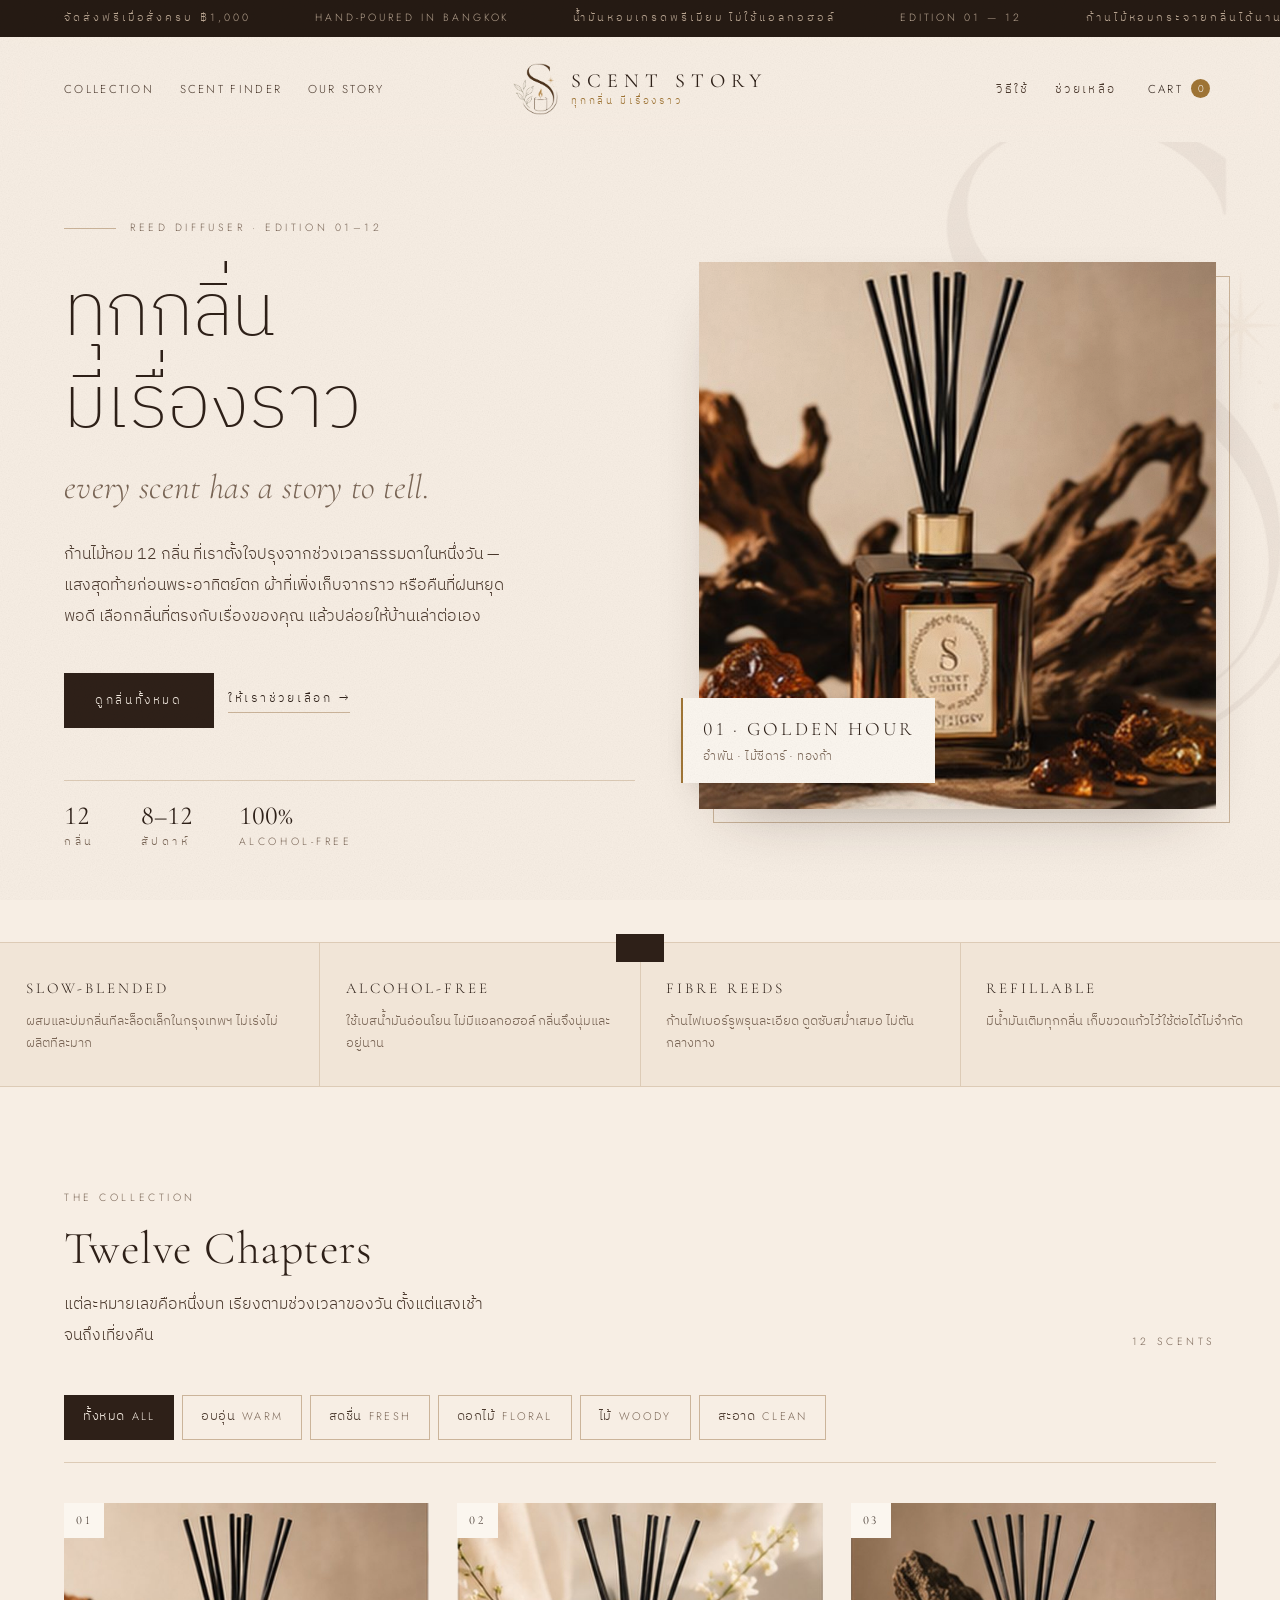
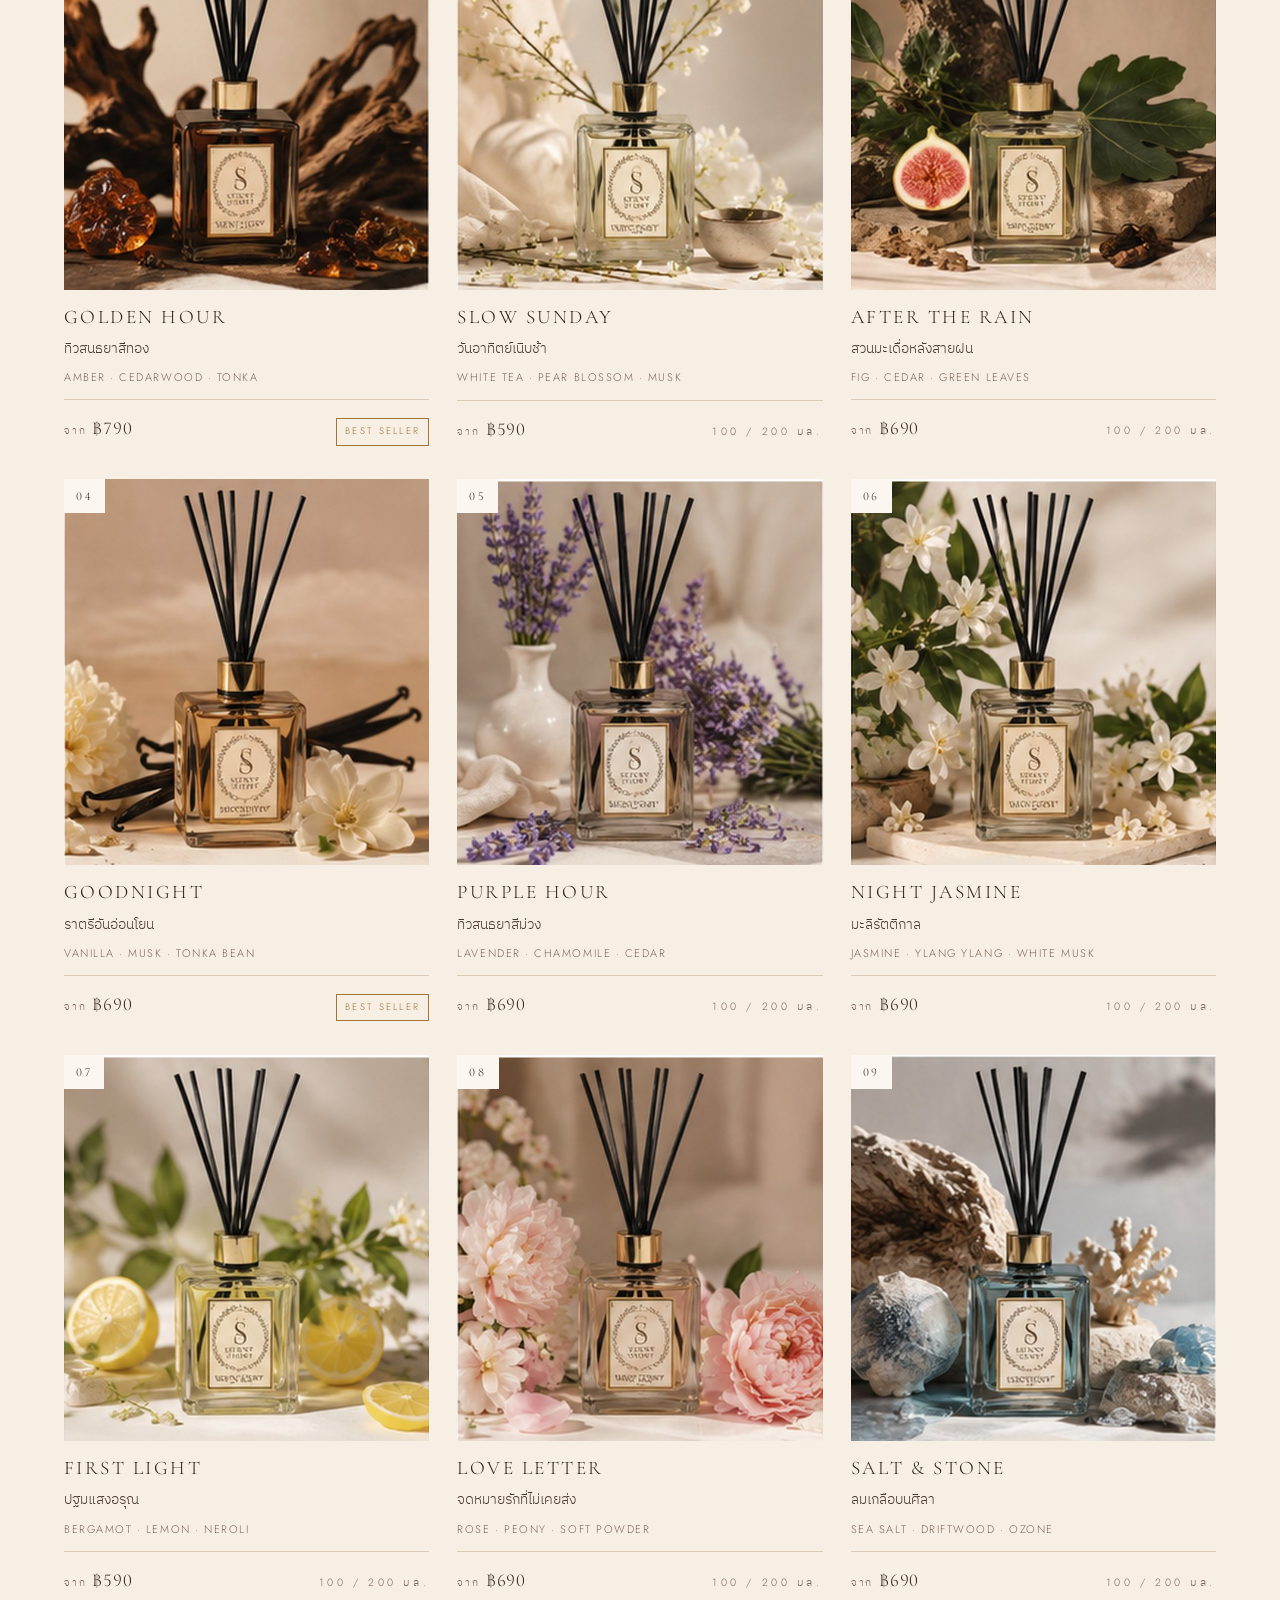
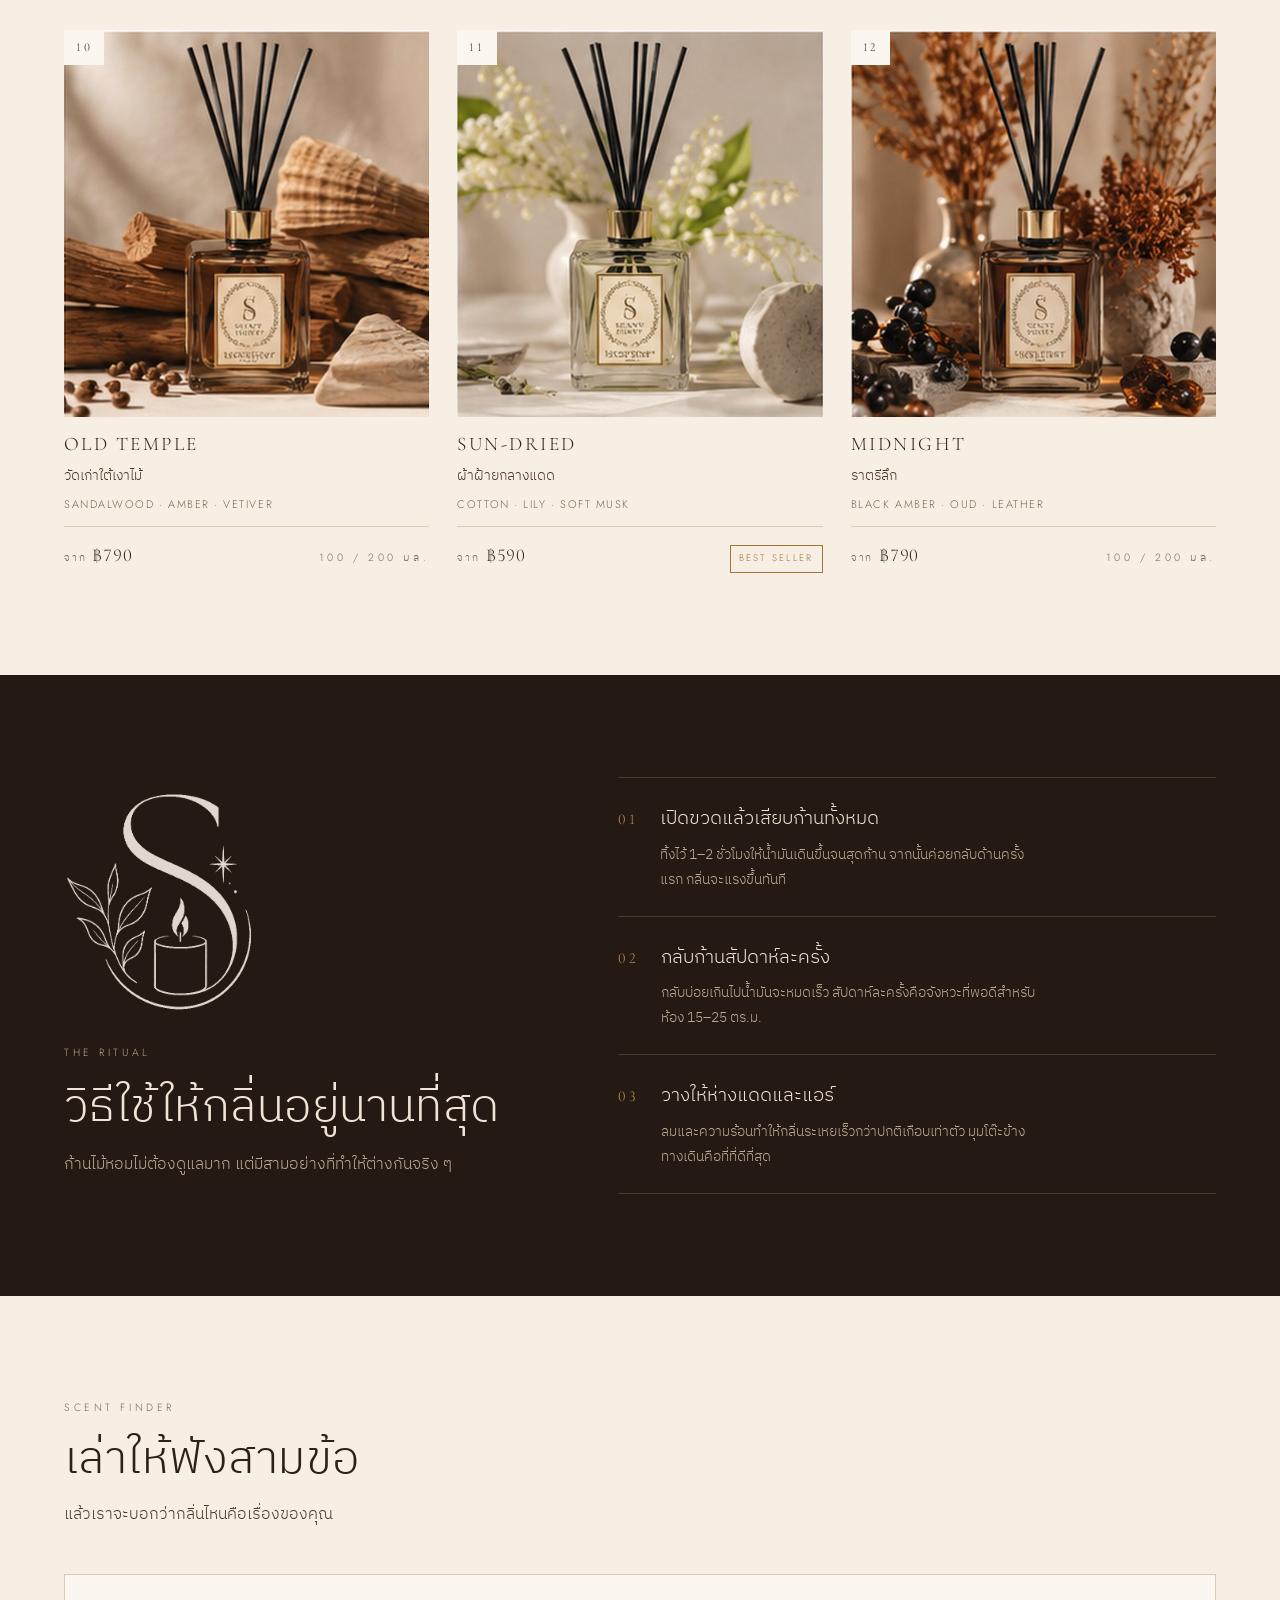
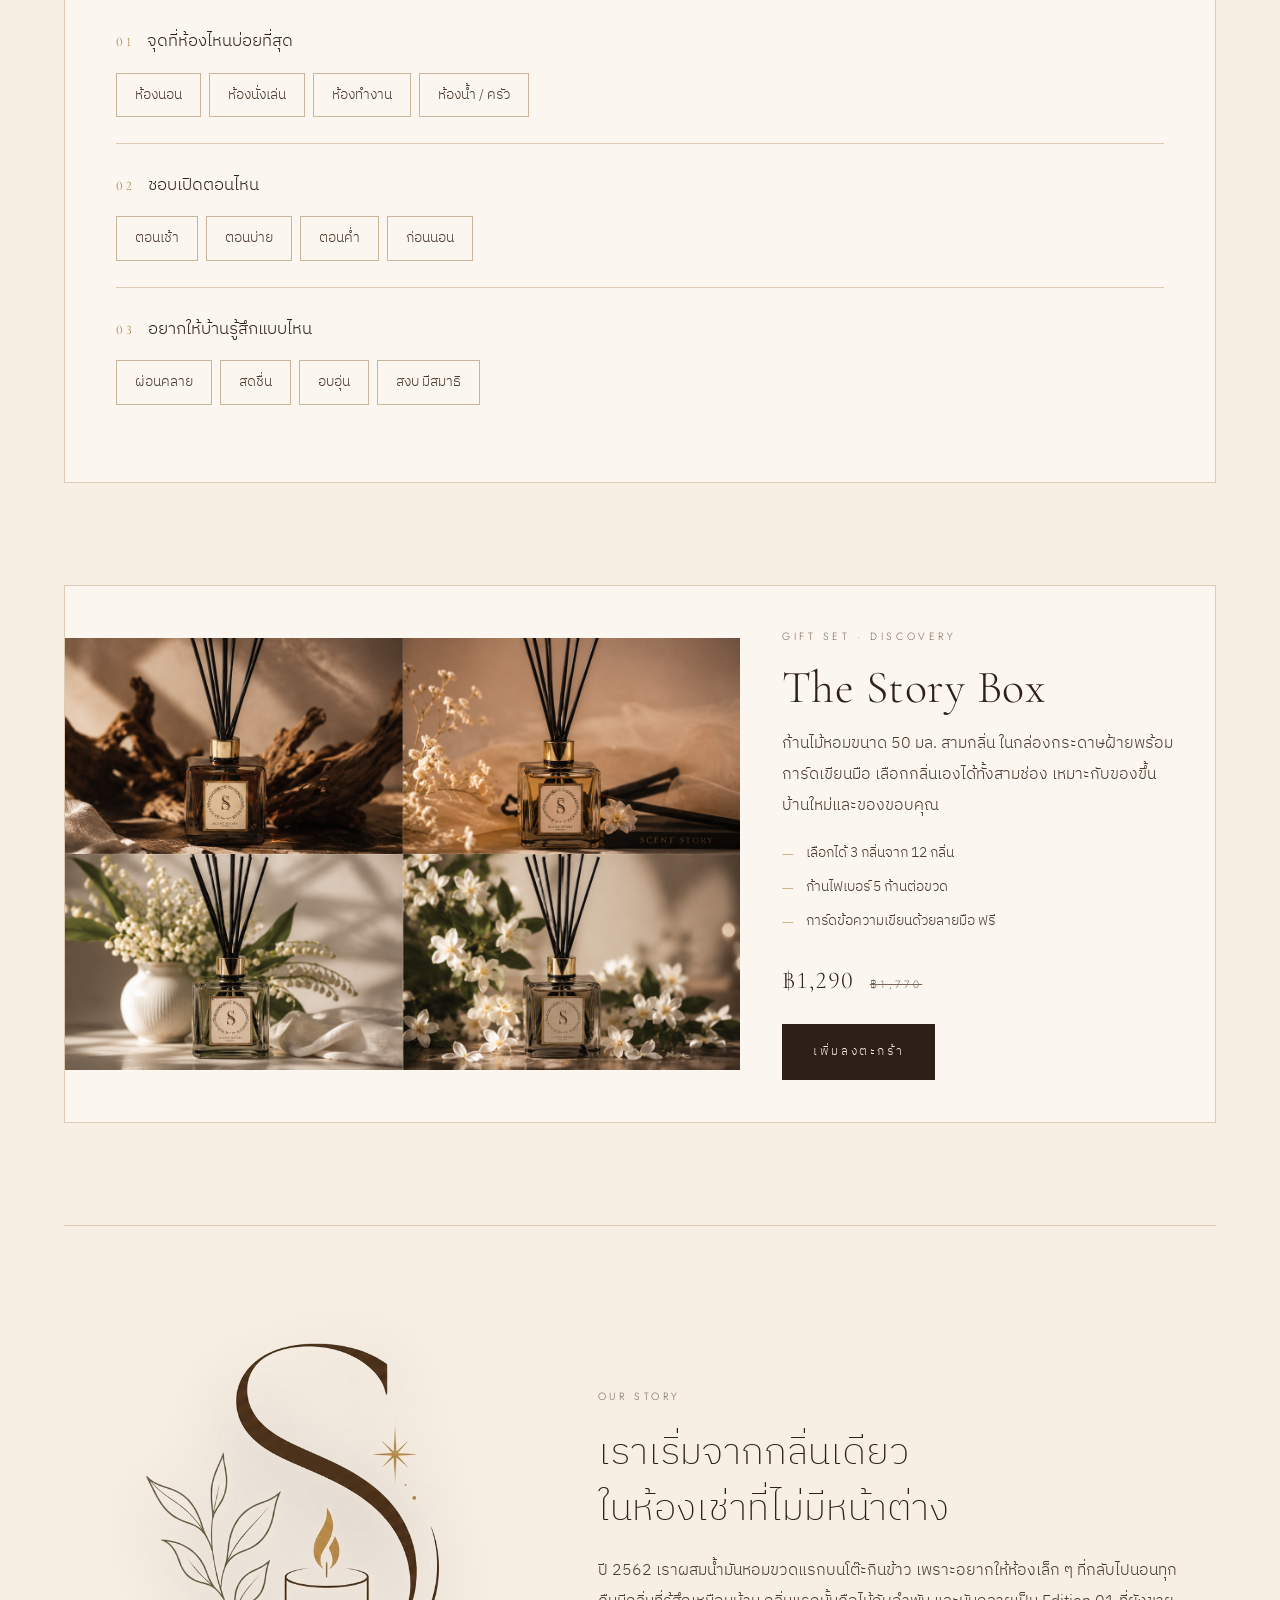
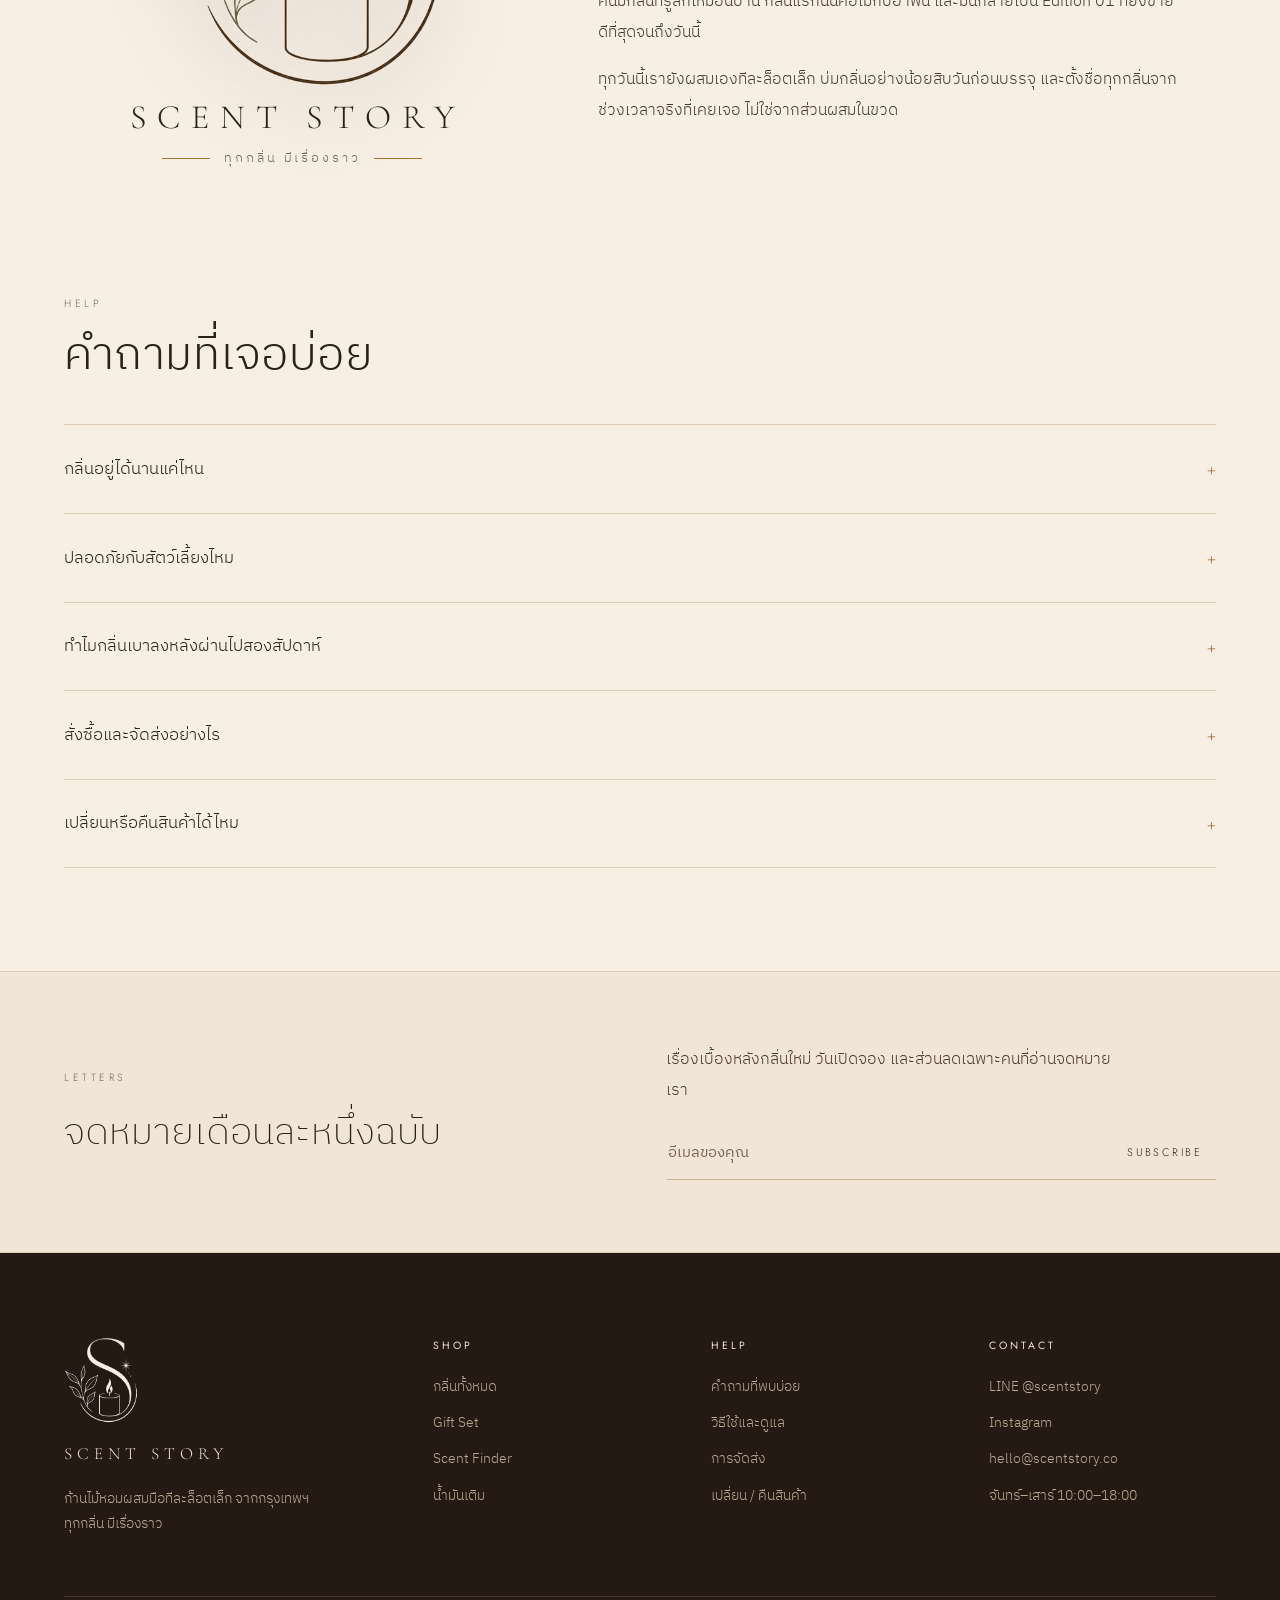
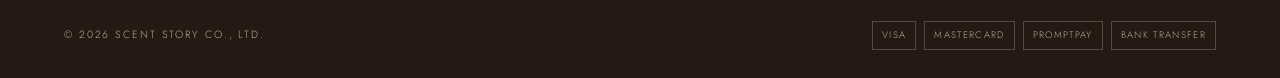
